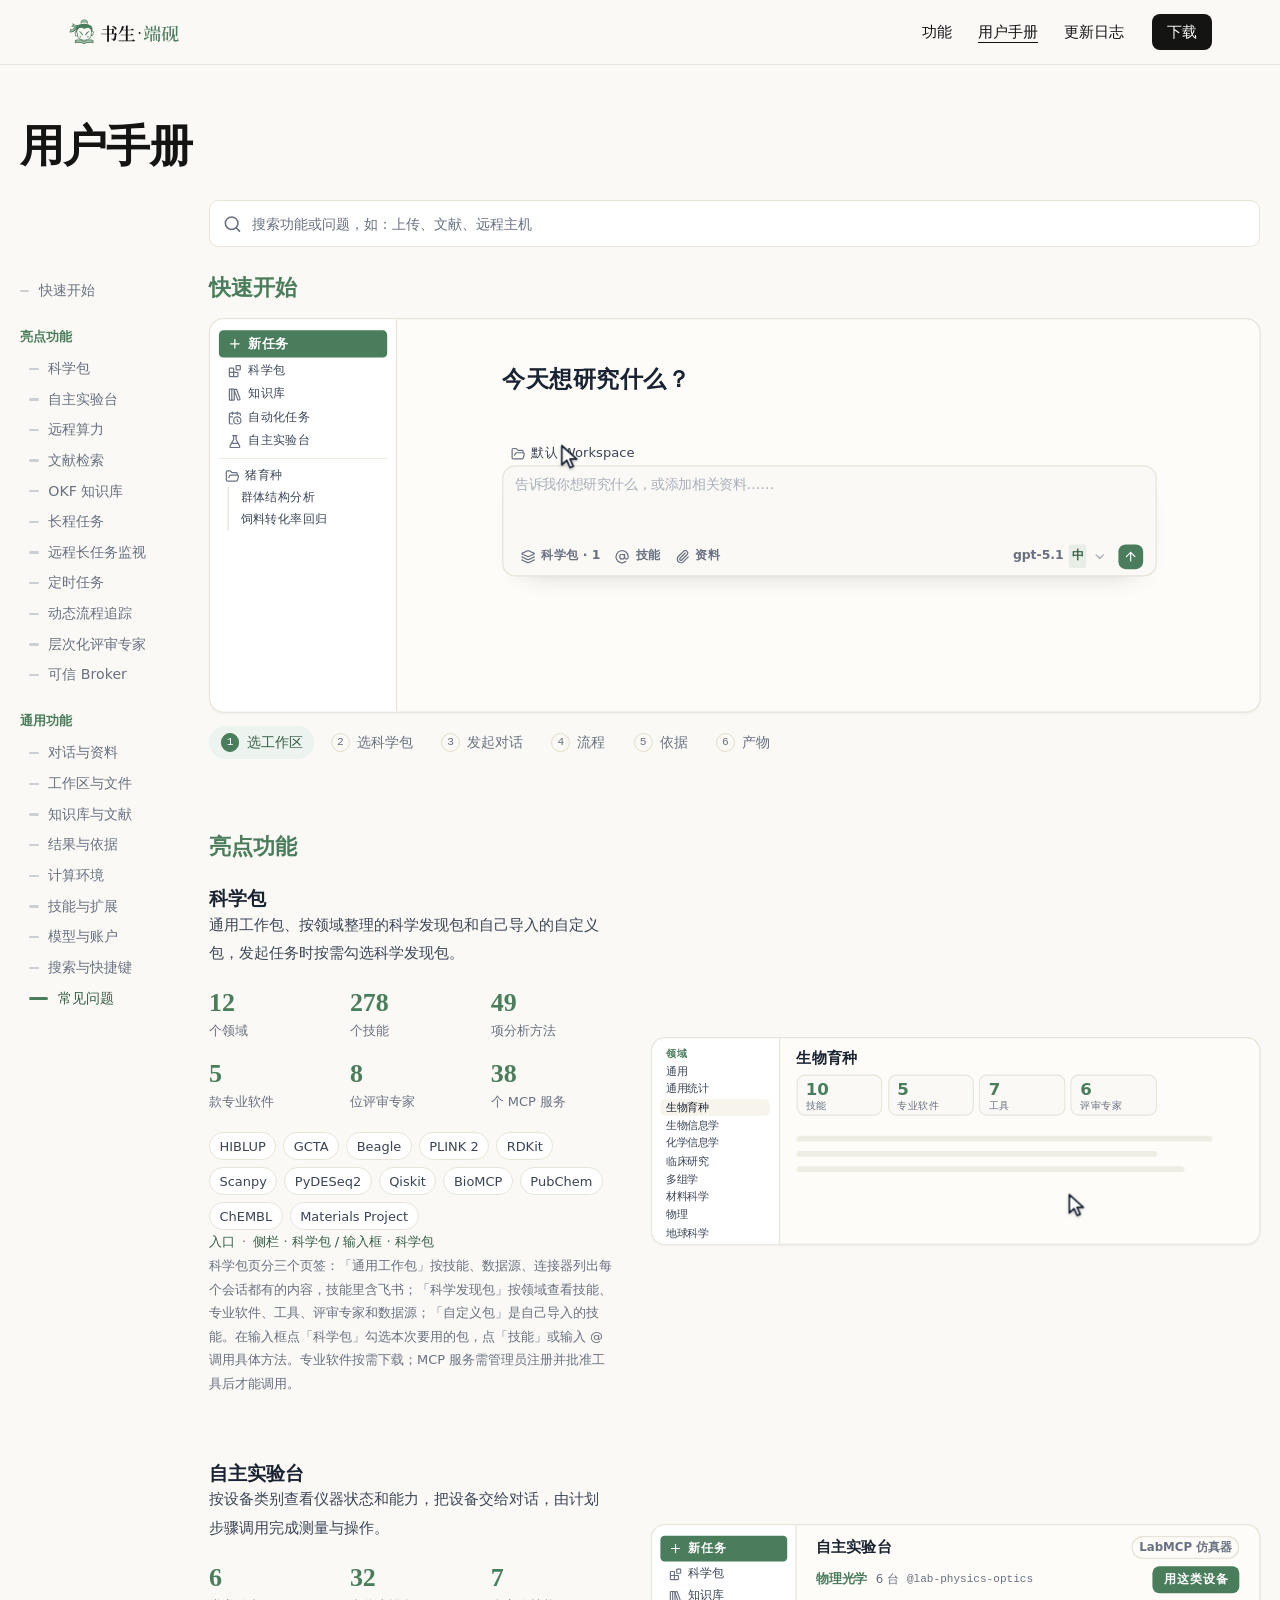
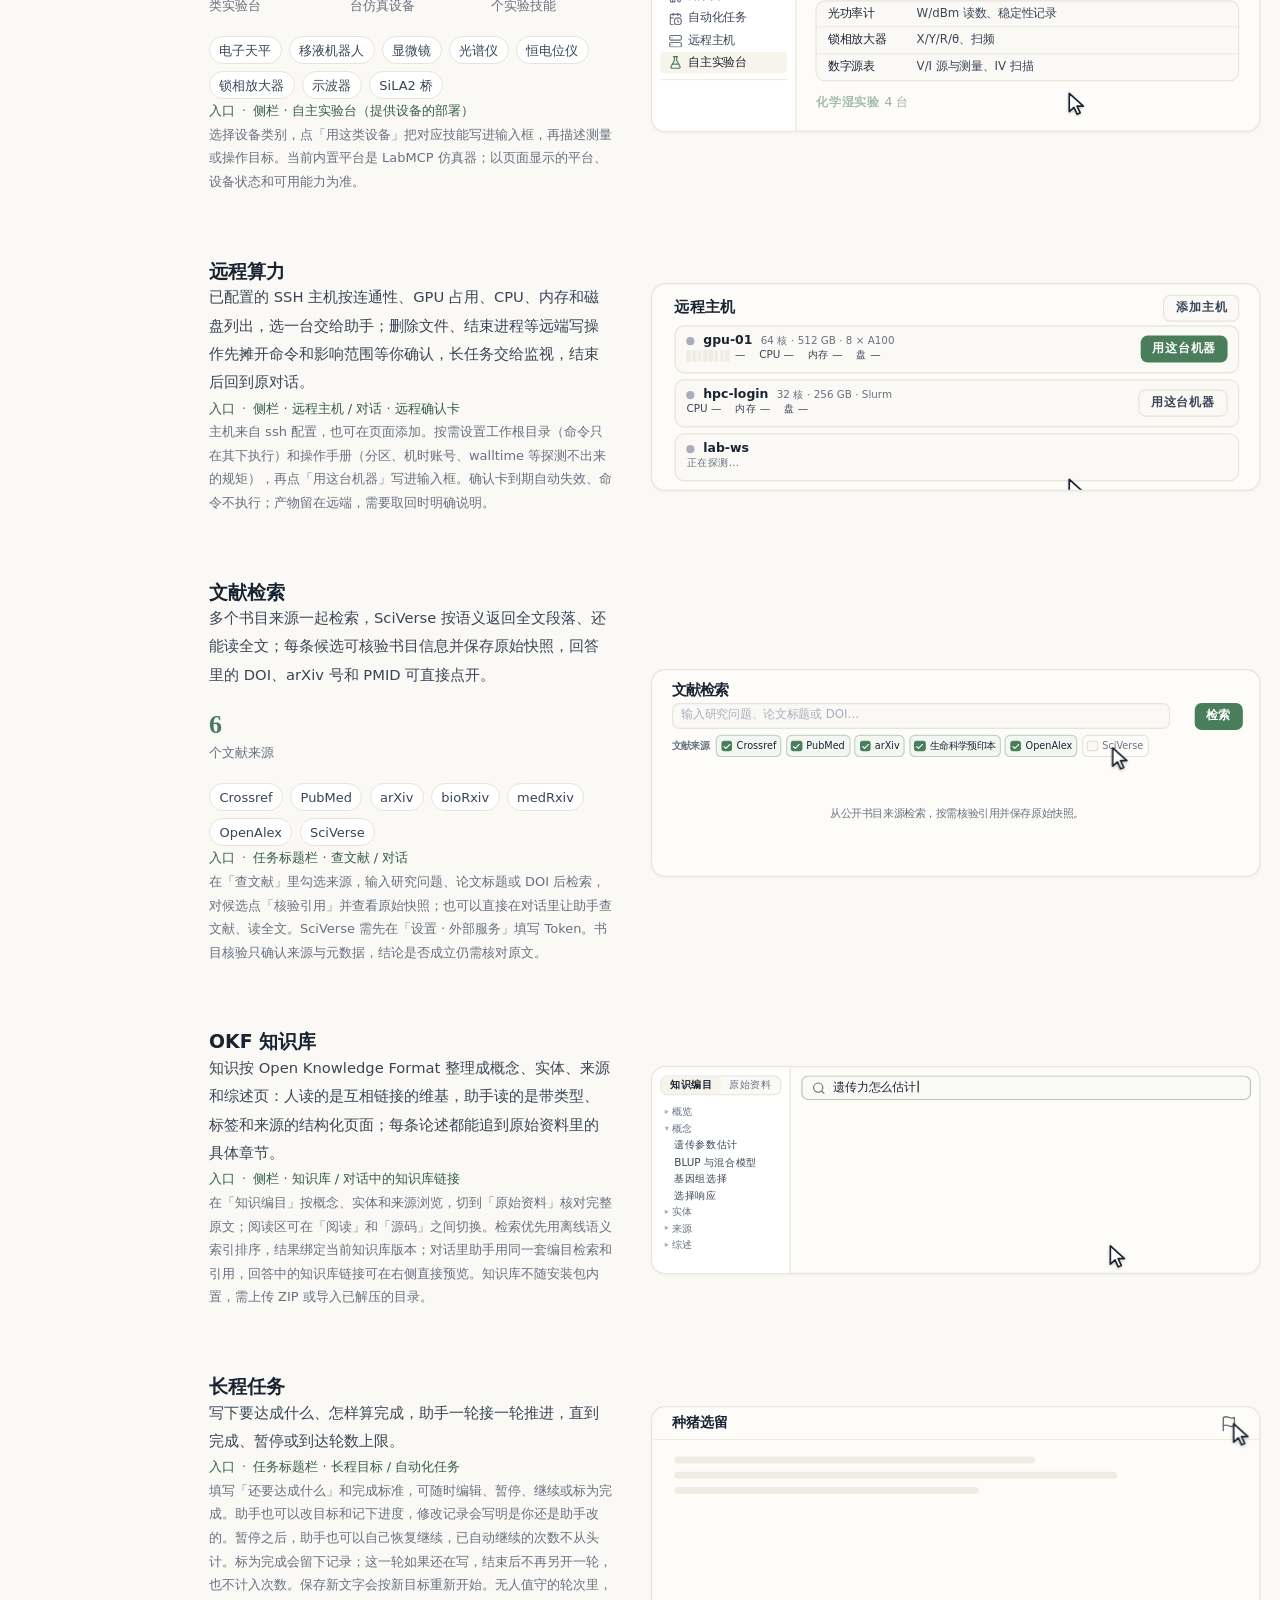
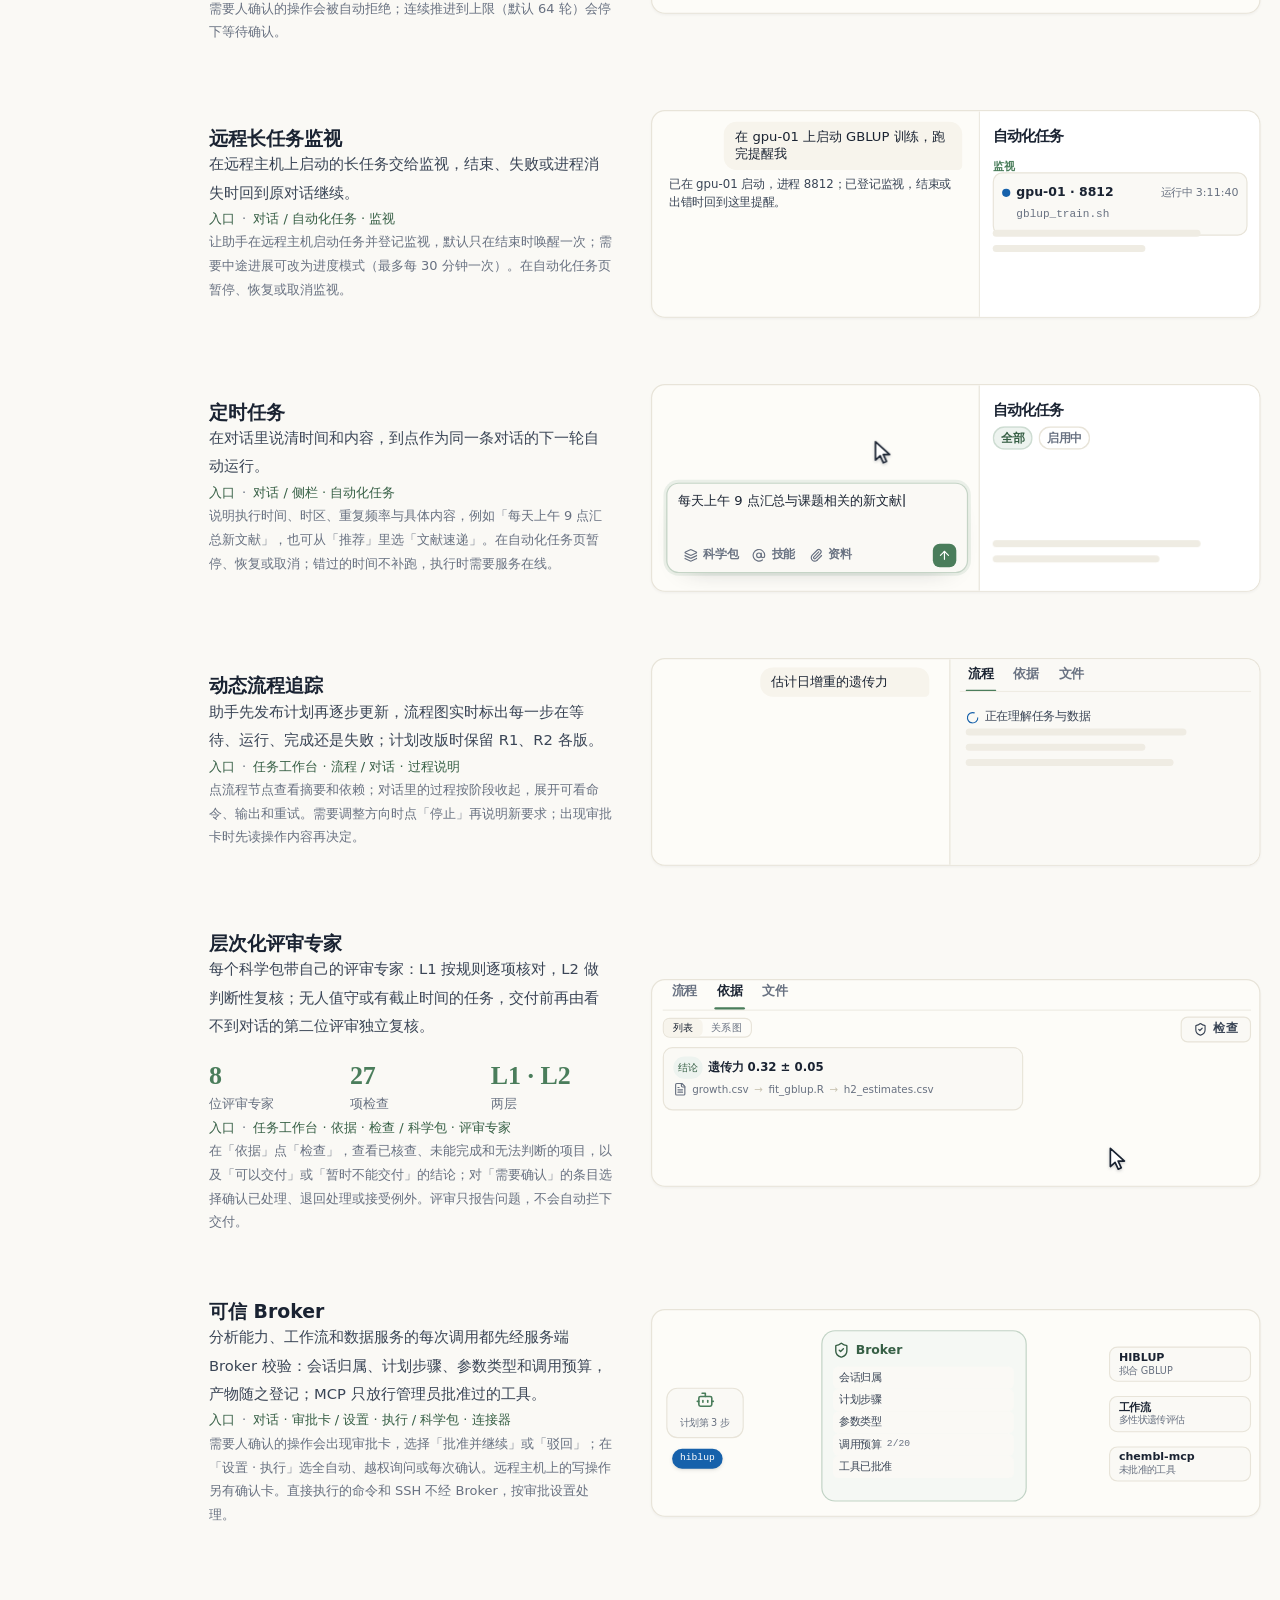
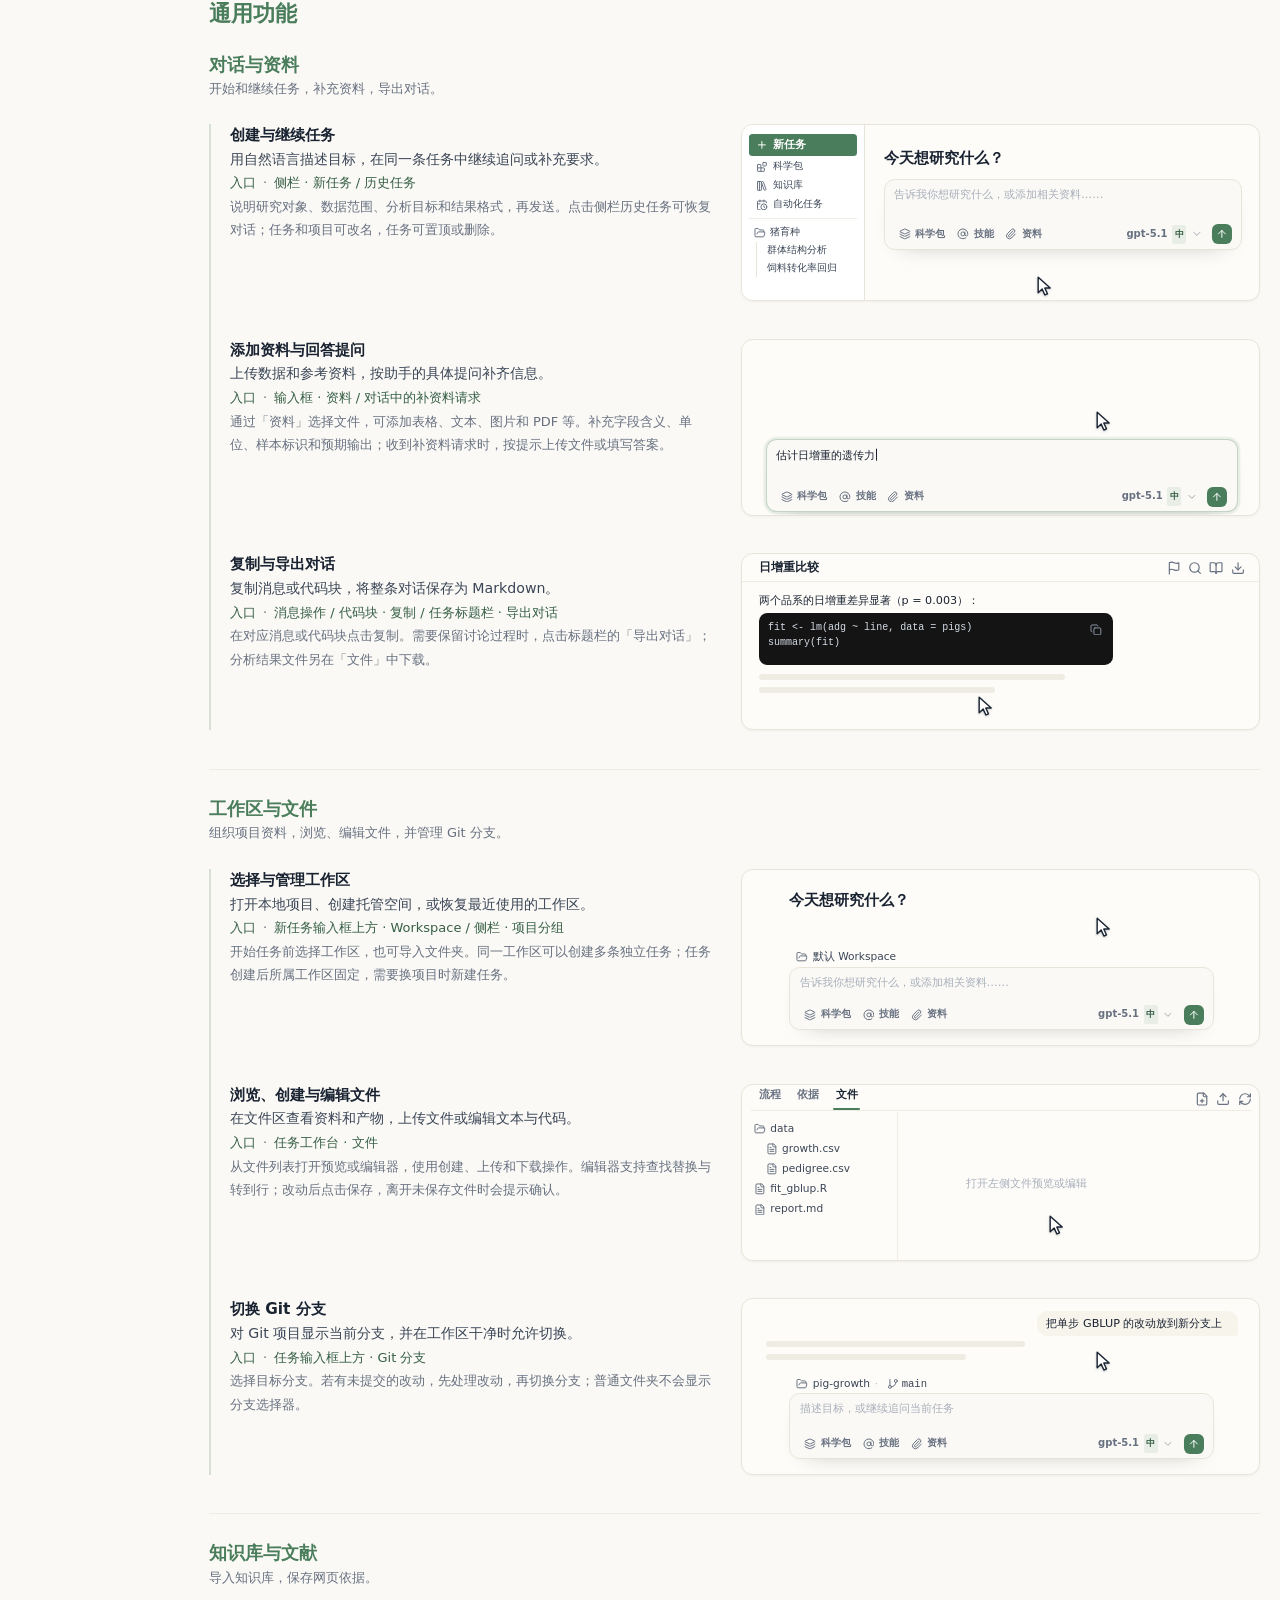
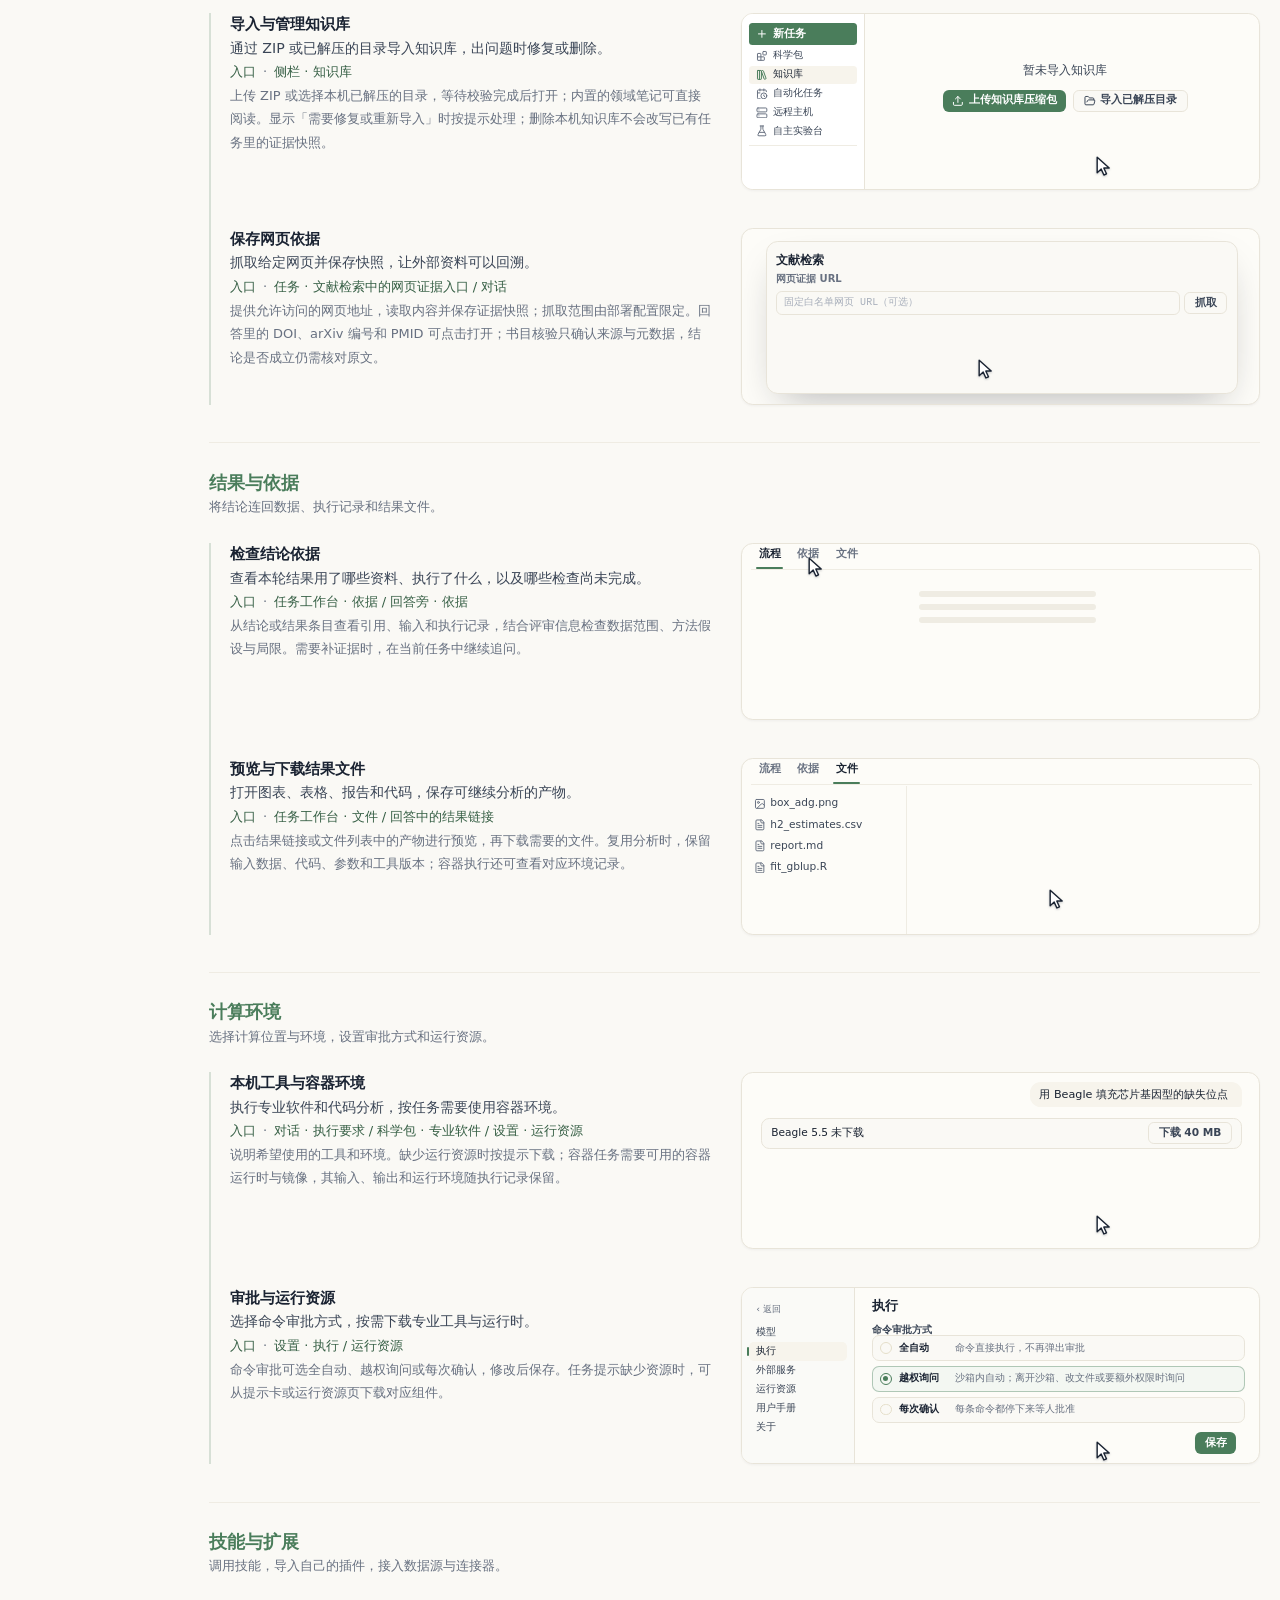
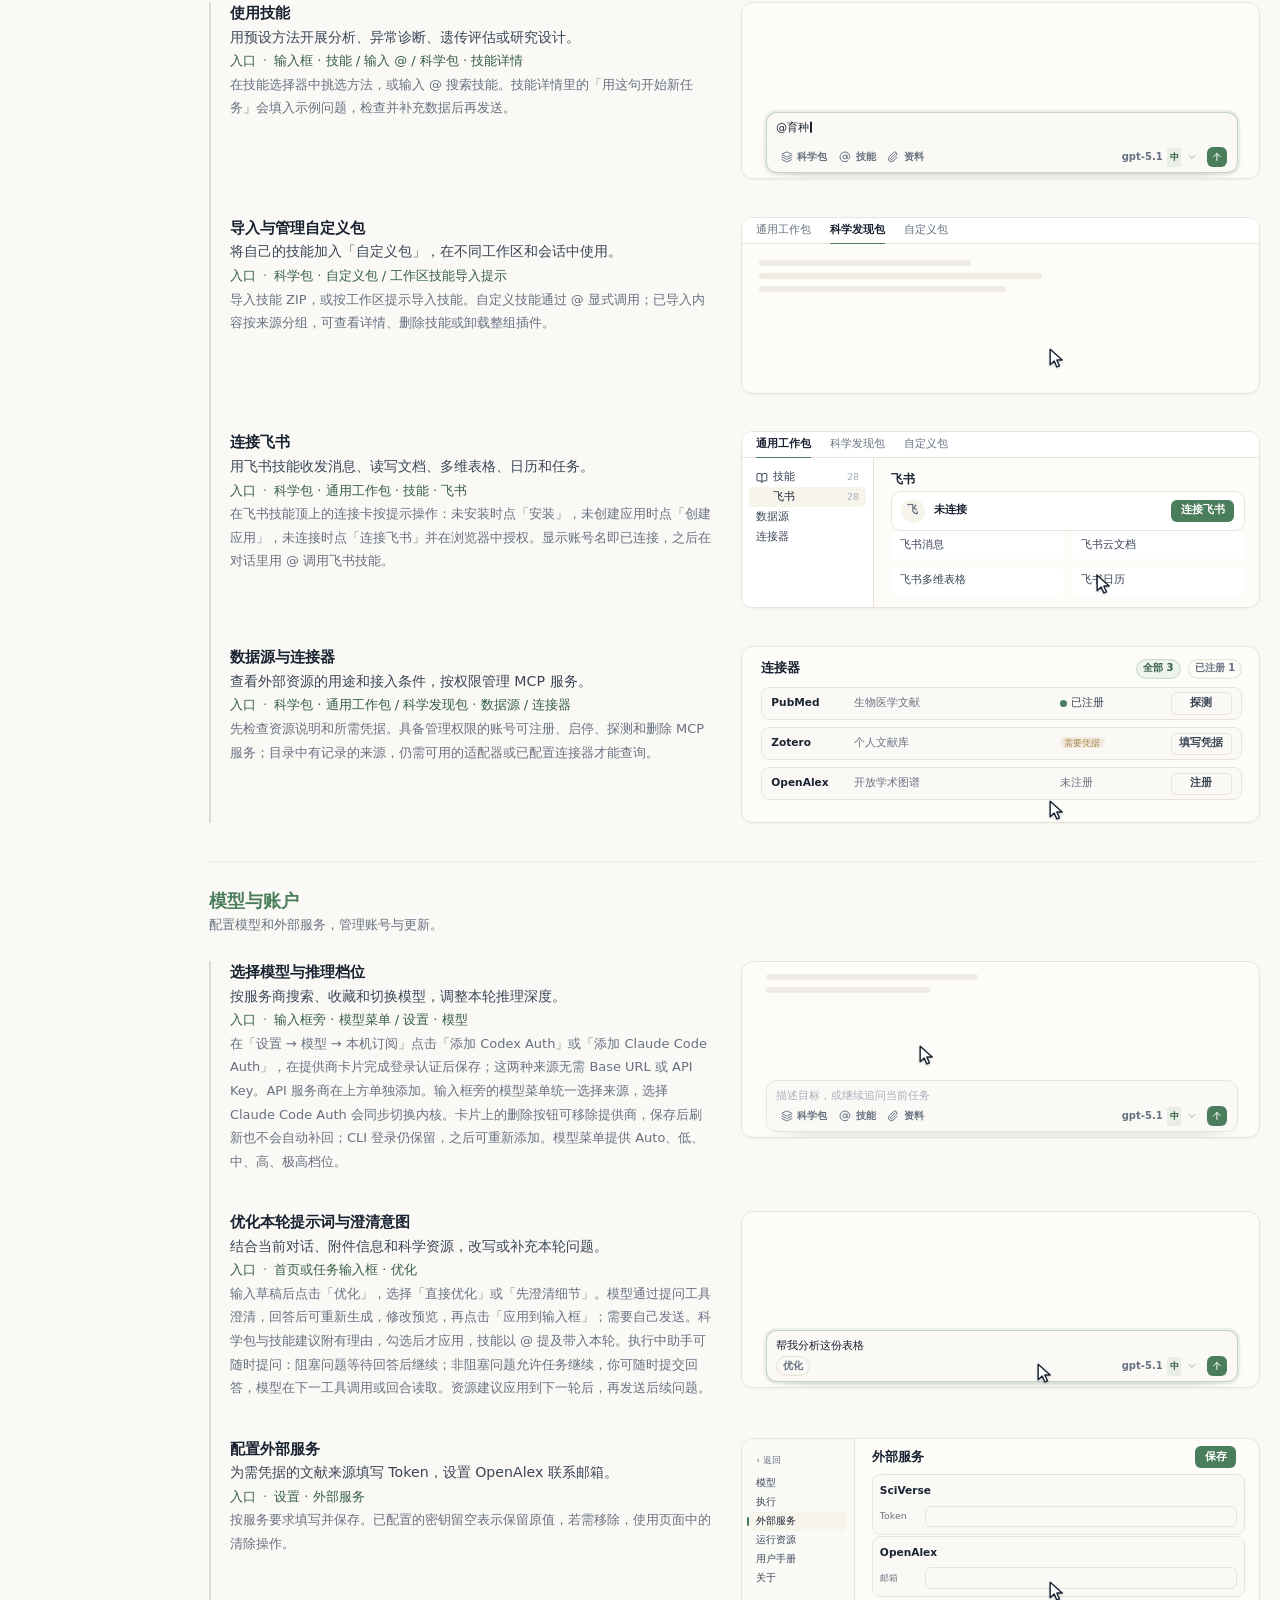
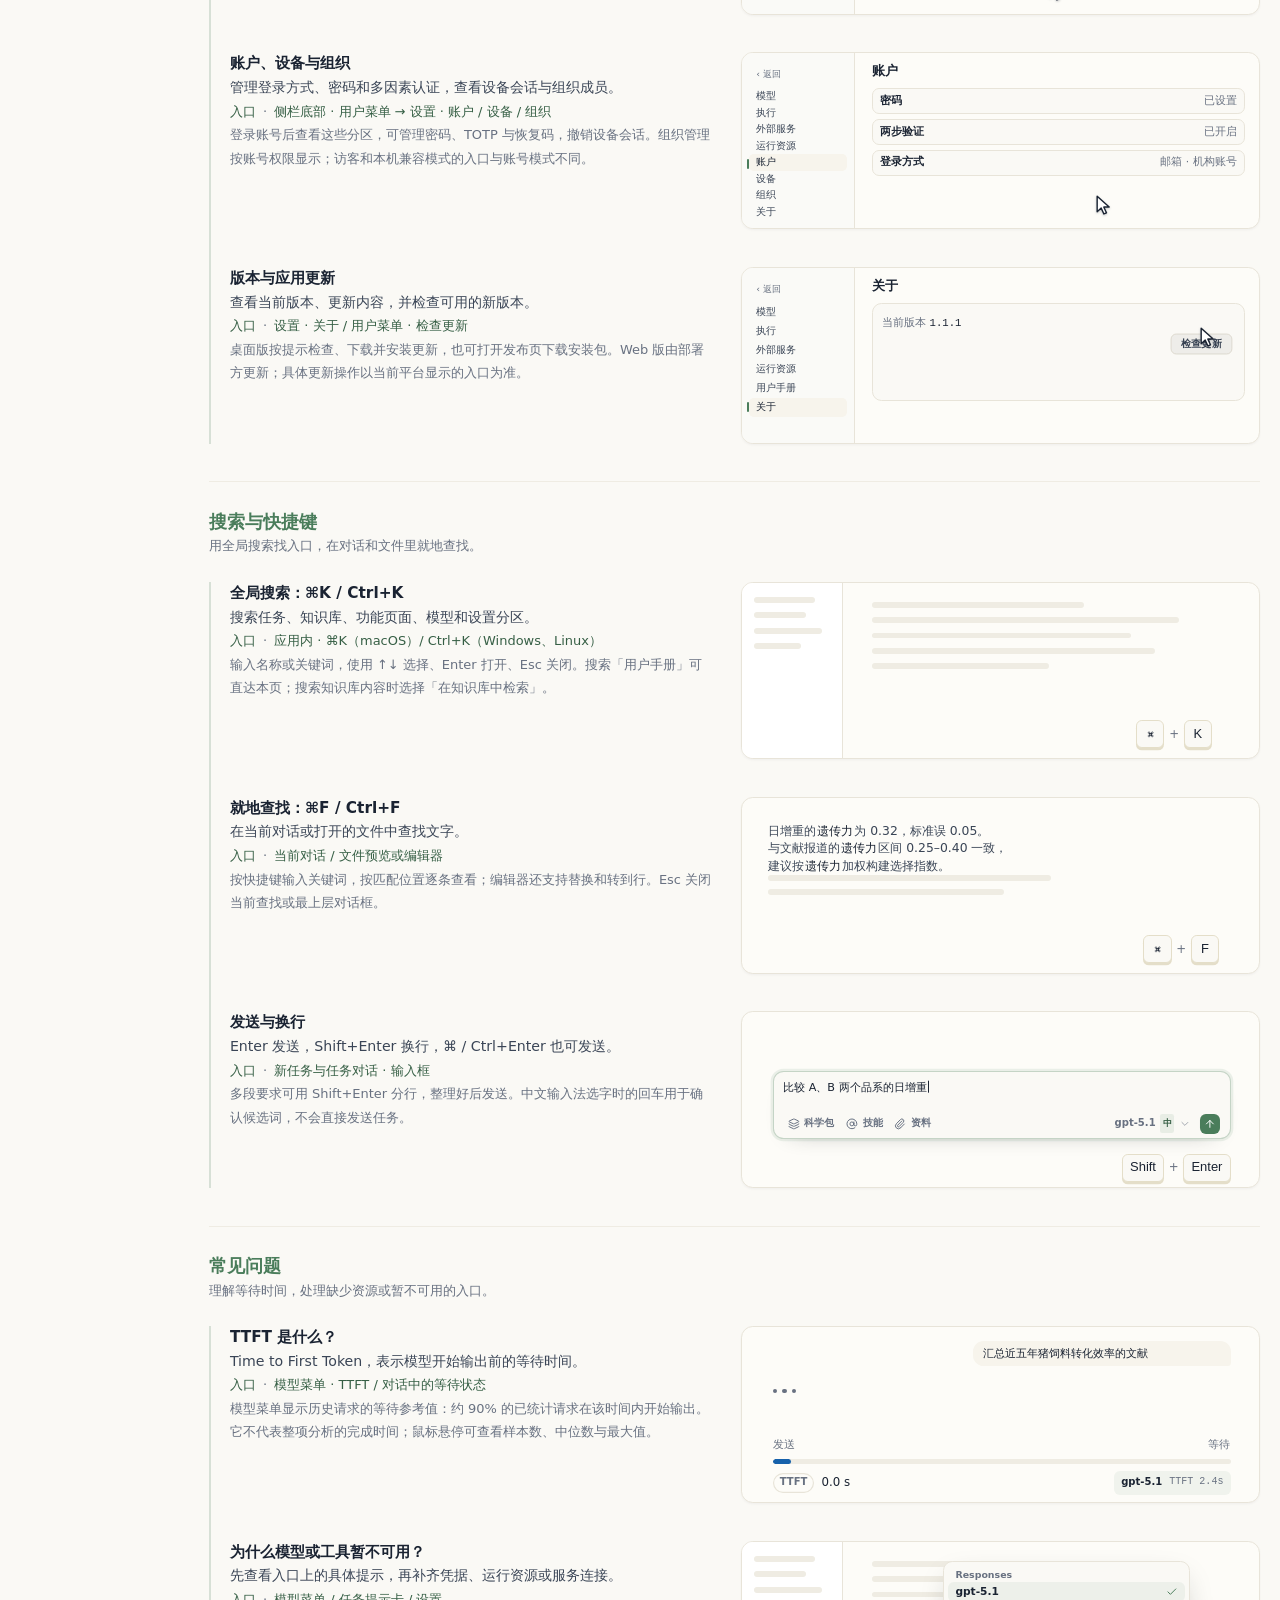
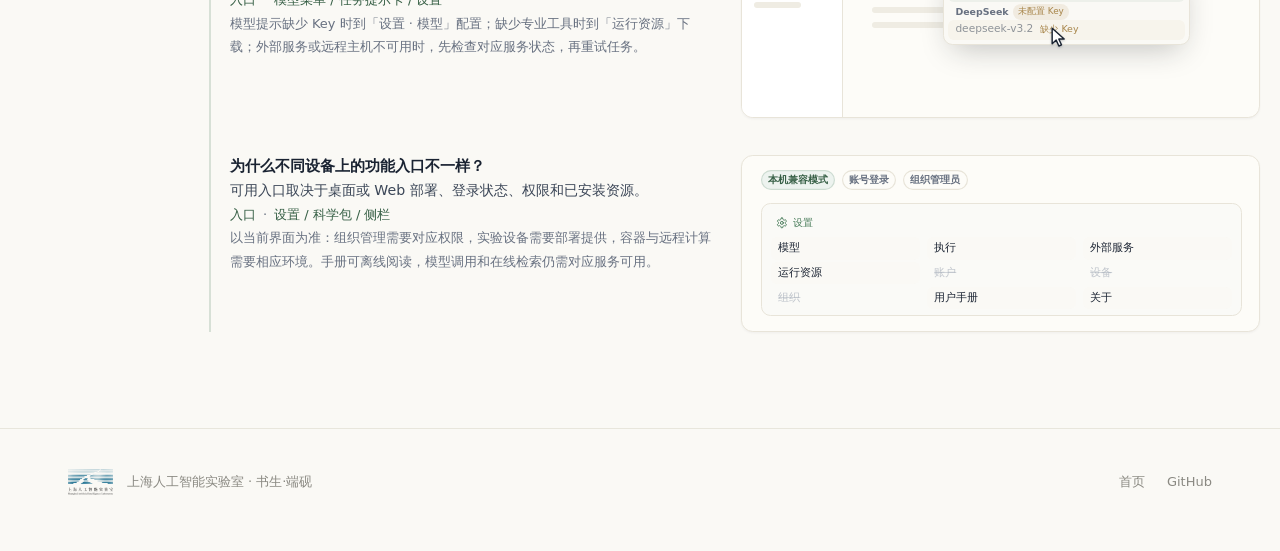
==== manual.html @ cacac508 "Rebuild homepage: three-scene hero, connected workflow loop, software logo wall, user manual page" ====
<!doctype html>
<html lang="zh-CN">
<head>
<meta charset="utf-8">
<meta name="viewport" content="width=device-width, initial-scale=1">
<meta name="theme-color" content="#faf9f5">
<title>用户手册 · 书生·端砚</title>
<meta name="description" content="端砚用户手册：快速开始、科学包、远程主机、文献检索、知识库、长程任务、模型设置等功能的位置、用法和演示。">
<link rel="icon" href="mark.svg" type="image/svg+xml">
<link rel="stylesheet" href="assets/demos.css">
<link rel="stylesheet" href="styles.css">
</head>
<body>
<header class="top"><div class="wrap top-in">
  <a class="brand" href="./"><img class="wordmark" src="wordmark.svg" alt="书生·端砚"></a>
  <nav><a href="./#what">功能</a><a href="manual.html" class="keep" aria-current="page">用户手册</a><a href="https://github.com/A3S-Lab/duanyan-releases/releases">更新日志</a></nav>
  <a class="btn btn-ink btn-sm" href="./#download">下载</a>
</div></header>
<main class="wrap manual">
  <h1>用户手册</h1>
  <div class="manual-root" data-manual></div>
</main>
<footer><div class="wrap foot">
  <img src="lab.png" alt="上海人工智能实验室"><span>上海人工智能实验室 · 书生·端砚</span>
  <div class="r"><a href="./">首页</a><a href="https://github.com/A3S-Lab/duanyan-releases/releases">GitHub</a></div>
</div></footer>
<script src="assets/demos.js"></script>
</body>
</html>
---- styles.css ----
/* 版式：米白底、墨色字、8px 圆角黑按钮、大留白。 */
:root{
  --bg:#faf9f5;--bg2:#f0eee6;--card:#ffffff;--ink:#141413;--ink2:#5e5d59;--ink3:#8a8982;
  --line:#e8e6dc;--line2:#d9d6ca;--green:#4a7d5b;--green2:#3c6a4c;--greenw:#e7f0e9;
  --local:#2f7d5b;--hpc:#c0643f;--lab:#3c74b3;
  --sans:"PingFang SC",-apple-system,BlinkMacSystemFont,"Helvetica Neue","Microsoft YaHei","Noto Sans SC",system-ui,sans-serif;
  --mono:ui-monospace,"SF Mono",Menlo,Consolas,monospace;
}
*{box-sizing:border-box}
html{overflow:auto!important;height:auto!important;scroll-behavior:smooth}
body{margin:0;height:auto!important;background:var(--bg)!important;color:var(--ink);font-family:var(--sans);font-size:15px;line-height:1.5;-webkit-font-smoothing:antialiased;overflow-x:hidden}
a{color:inherit;text-decoration:none}
h1,h2,h3,p{margin:0}
.wrap{max-width:1240px;margin:0 auto;padding:0 48px}
.ico{fill:none;stroke:currentColor;stroke-width:1.6;stroke-linecap:round;stroke-linejoin:round}

/* nav */
.top{position:sticky;top:0;z-index:30;background:color-mix(in srgb,var(--bg) 88%,transparent);backdrop-filter:blur(12px);-webkit-backdrop-filter:blur(12px);border-bottom:1px solid var(--line)}
.top-in{display:flex;align-items:center;height:64px;gap:28px}
.brand{display:flex;align-items:center;gap:9px;font-size:17px;font-weight:600;letter-spacing:.02em}
.brand img{width:28px;height:28px}
.top nav{margin-left:auto;display:flex;gap:26px;font-size:15px}
.top nav a:hover,.top nav a[aria-current]{text-decoration:underline;text-underline-offset:5px}

/* buttons */
.btn{display:inline-flex;align-items:center;justify-content:center;gap:8px;height:46px;padding:0 22px;border-radius:8px;font-size:16px;font-weight:500;border:1px solid transparent;transition:background .15s;white-space:nowrap;cursor:pointer}
.btn-ink{background:var(--ink);color:var(--bg)}
.btn-ink:hover{background:#000}
.btn-sand{background:var(--bg2);color:var(--ink);border-color:var(--line2)}
.btn-sand:hover{background:#e8e5da}
.btn-line{background:transparent;color:var(--ink);border-color:var(--line2)}
.btn-line:hover{background:var(--bg2)}
.btn-sm{height:36px;padding:0 14px;font-size:15px}
.btn svg{width:17px;height:17px}

/* type */
.h1{font-weight:600;font-size:64px;line-height:1.1;letter-spacing:-.025em}
.h2{font-weight:600;font-size:44px;line-height:1.18;letter-spacing:-.02em}
.h3{font-weight:600;font-size:21px;line-height:1.35;letter-spacing:-.01em}
.lead{font-size:19px;line-height:1.65;color:var(--ink2)}
.small{font-size:15px;line-height:1.7;color:var(--ink2)}
.kick{font-size:14px;font-weight:600;letter-spacing:.04em;color:var(--c,var(--green))}

/* sections */
.band{padding:128px 0;border-top:1px solid var(--line)}
.band.white{background:#fff}
.center{text-align:center}
.center .lead{max-width:36em;margin:18px auto 0}

/* hero */
.hero{padding:88px 0 96px;text-align:center}
.hero .lead{max-width:34em;margin:22px auto 0;font-size:20px}
.hero .acts{display:flex;justify-content:center;gap:12px;margin-top:34px;flex-wrap:wrap}
.hero .acts .btn{min-width:200px}
.hero .avail{font-size:14px;color:var(--ink2);margin-top:14px}
.hero .avail a{text-decoration:underline;text-underline-offset:3px}

/* drawn app window */
.app{position:relative;margin:64px auto 0;max-width:1120px;aspect-ratio:16/10;background:#fff;border:1px solid var(--line2);border-radius:14px;overflow:hidden;text-align:left;
  box-shadow:0 2px 4px rgba(20,20,19,.04),0 40px 90px -40px rgba(20,20,19,.4);display:flex;flex-direction:column;font-size:14px}
.app-bar{height:40px;flex:none;display:flex;align-items:center;gap:8px;padding:0 16px;border-bottom:1px solid var(--line);background:#fbfaf7}
.app-bar i{width:12px;height:12px;border-radius:50%;background:#ec6a5e}.app-bar i:nth-child(2){background:#f4bf4f}.app-bar i:nth-child(3){background:#61c554}
.app-bar span{flex:1;text-align:center;font-size:13px;color:var(--ink3);margin-right:52px}
.app-body{flex:1;display:grid;grid-template-columns:22% 1fr 30%;min-height:0}
.a-side{background:#fcfbf8;border-right:1px solid var(--line);padding:14px 12px;display:flex;flex-direction:column;gap:2px;font-size:13.5px}
.a-new{background:var(--green);color:#fff;border-radius:8px;padding:9px 12px;font-weight:600;margin-bottom:8px}
.a-nav{padding:7px 10px;border-radius:7px;color:#3b3f44;display:flex;align-items:center;gap:9px}
.a-nav svg{width:16px;height:16px;color:var(--ink3)}
.a-h{font-size:12px;color:var(--ink3);padding:16px 10px 6px}
.a-task{padding:7px 10px;border-radius:7px;color:#45494e;white-space:nowrap;overflow:hidden;text-overflow:ellipsis}
.a-task.on{background:#efede6;color:var(--ink);font-weight:500}
.a-main{display:flex;flex-direction:column;min-width:0;border-right:1px solid var(--line)}
.a-head{height:48px;flex:none;border-bottom:1px solid var(--line);display:flex;align-items:center;padding:0 20px;font-weight:600;gap:10px}
.a-head em{margin-left:auto;font-style:normal;font-weight:500;font-size:12px;color:var(--ink2);border:1px solid var(--line);border-radius:999px;padding:3px 10px}
.a-thread{flex:1;padding:22px 26px;display:flex;flex-direction:column;gap:14px;overflow:hidden;min-height:0}
.u-msg{align-self:flex-end;max-width:84%;background:#f2f0e9;border-radius:14px 14px 4px 14px;padding:11px 15px;line-height:1.6}
.u-msg .att{display:flex;gap:6px;margin-bottom:7px}
.att span{background:#fff;border:1px solid var(--line);border-radius:6px;padding:1px 8px;font-family:var(--mono);font-size:12px}
.steps{display:flex;flex-direction:column;border:1px solid var(--line);border-radius:12px;overflow:hidden}
.st{display:flex;align-items:center;gap:10px;padding:9px 14px;border-top:1px solid var(--line);font-size:13px;color:var(--ink2);opacity:0;transform:translateY(6px);transition:opacity .4s,transform .4s}
.st:first-child{border-top:0}
.st.show{opacity:1;transform:none}
.st code{font-family:var(--mono);font-size:12.5px;color:var(--ink);background:#f5f4ef;border-radius:5px;padding:1px 6px}
.st .where{font-size:11px;font-weight:600;border-radius:5px;padding:1px 7px;color:var(--c);background:color-mix(in srgb,var(--c) 12%,#fff)}
.st .s{margin-left:auto;font-family:var(--mono);font-size:12px;color:var(--green);display:flex;align-items:center;gap:6px}
.spin{width:13px;height:13px;border-radius:50%;border:2px solid var(--greenw);border-top-color:var(--green);animation:sp .8s linear infinite}
@keyframes sp{to{transform:rotate(360deg)}}
.ans{opacity:0;transition:opacity .6s;line-height:1.7}
.ans.show{opacity:1}
.ans b{font-weight:600}
.ans .plot{margin-top:10px;border:1px solid var(--line);border-radius:12px;padding:12px 14px 8px}
.ans .plot h6{margin:0 0 4px;font-size:12px;font-weight:500;color:var(--ink3)}
.ans .plot svg{width:100%;height:120px;display:block}
.meta{display:flex;gap:16px;font-family:var(--mono);font-size:12px;color:var(--ink3);margin-top:8px}
.meta b{color:var(--green);font-weight:500}
.a-comp{margin:0 20px 16px;border:1px solid var(--line);border-radius:14px;padding:11px 14px;color:var(--ink3);display:flex;align-items:center;gap:8px;font-size:13px;box-shadow:0 4px 14px -8px rgba(0,0,0,.12)}
.a-comp span.c{border:1px solid var(--line);border-radius:999px;padding:2px 9px;font-size:12px;color:var(--ink2)}
.a-comp .go{margin-left:auto;width:28px;height:28px;border-radius:50%;background:var(--ink);display:grid;place-items:center;color:#fff}
.a-right{display:flex;flex-direction:column;min-width:0;background:#fff}
.a-tabs{height:48px;flex:none;display:flex;gap:20px;align-items:flex-end;padding:0 20px;border-bottom:1px solid var(--line);font-size:13.5px;color:var(--ink3)}
.a-tabs span{padding-bottom:12px}
.a-tabs .on{color:var(--ink);font-weight:600;box-shadow:inset 0 -2px var(--ink)}
.flowv{padding:22px 22px;display:flex;flex-direction:column;gap:0;position:relative}
.fn{display:flex;gap:12px;align-items:flex-start;position:relative;padding-bottom:22px}
.fn:not(:last-child)::after{content:"";position:absolute;left:10px;top:24px;bottom:2px;width:2px;background:var(--line)}
.fn .d{width:22px;height:22px;flex:none;border-radius:50%;border:2px solid var(--line2);background:#fff;display:grid;place-items:center;font-size:11px;color:#fff;transition:all .3s;z-index:1}
.fn.run .d{border-color:var(--green);border-top-color:transparent;animation:sp .9s linear infinite}
.fn.done .d{background:var(--green);border-color:var(--green)}
.fn.done .d::before{content:"✓"}
.fn b{display:block;font-size:13.5px;font-weight:600}
.fn small{display:block;font-size:12px;color:var(--ink3);font-family:var(--mono);margin-top:2px}
.fn:not(.run):not(.done) b{color:var(--ink3)}
.evid{margin:0 22px;border-radius:10px;background:var(--greenw);padding:12px 14px;font-size:12.5px;opacity:0;transition:opacity .5s}
.evid.show{opacity:1}
.evid b{display:flex;justify-content:space-between;font-size:13px}
.evid b span{color:var(--green2);font-weight:500}
.evid p{color:var(--ink2);margin-top:4px}

/* tasks: 三栏插画 */
.tasks{display:grid;grid-template-columns:repeat(3,minmax(0,1fr));gap:40px;margin-top:72px}
.task .pic{aspect-ratio:4/3;border:1px solid var(--line);border-radius:16px;background:#fff;position:relative;overflow:hidden}
.task .h3{margin-top:24px}
.task .small{margin-top:8px}
.p-analysis svg{position:absolute;inset:0;width:100%;height:100%}
.p-analysis .dot{animation:pop 6s ease-out infinite;opacity:0;transform-box:fill-box;transform-origin:center}
@keyframes pop{0%{opacity:0;transform:scale(0)}8%,80%{opacity:1;transform:scale(1)}100%{opacity:0}}
.p-analysis .fit{stroke-dasharray:420;stroke-dashoffset:420;animation:dash 6s ease-in-out infinite}
@keyframes dash{0%,30%{stroke-dashoffset:420}60%,85%{stroke-dashoffset:0}100%{stroke-dashoffset:0;opacity:0}}
.p-lit{padding:24px 22px;display:flex;flex-direction:column;justify-content:center;gap:10px}
.cite{border:1px solid var(--line);border-radius:10px;padding:10px 12px;font-size:12.5px;line-height:1.5;color:var(--ink2);display:flex;gap:10px;align-items:flex-start;animation:slide 7.5s ease-out infinite;opacity:0}
.cite:nth-child(2){animation-delay:.6s}.cite:nth-child(3){animation-delay:1.2s}
.cite i{font-style:normal;font-family:var(--mono);font-size:11px;color:#fff;background:var(--green);border-radius:4px;padding:1px 5px;flex:none;margin-top:2px}
.cite b{color:var(--ink);font-weight:600;display:block}
.cite u{text-decoration:none;font-family:var(--mono);font-size:11px;color:var(--green2)}
.cite .ok{margin-left:auto;color:var(--green);font-weight:700;flex:none}
@keyframes slide{0%{opacity:0;transform:translateY(10px)}8%,85%{opacity:1;transform:none}100%{opacity:0}}
.p-goal{display:flex;flex-direction:column;justify-content:center;padding:24px 28px;gap:16px}
.ring{display:flex;align-items:center;gap:18px}
.ring svg{width:92px;height:92px;flex:none}
.ring .arc{stroke-dasharray:251;stroke-dashoffset:251;animation:ring 8s ease-in-out infinite}
@keyframes ring{0%{stroke-dashoffset:251}85%,100%{stroke-dashoffset:28}}
.ring b{display:block;font-size:15px}
.ring span{font-size:12.5px;color:var(--ink3);font-family:var(--mono)}
.rounds{display:flex;gap:5px}
.rounds i{flex:1;height:22px;border-radius:5px;background:#eeece5;animation:8s steps(1) infinite}
.rounds i:nth-child(1){animation-name:f1}.rounds i:nth-child(2){animation-name:f2}.rounds i:nth-child(3){animation-name:f3}.rounds i:nth-child(4){animation-name:f4}.rounds i:nth-child(5){animation-name:f5}.rounds i:nth-child(6){animation-name:f6}.rounds i:nth-child(7){animation-name:f7}
@keyframes f1{0%,8%{background:#eeece5}9%,100%{background:var(--green)}}
@keyframes f2{0%,20%{background:#eeece5}21%,100%{background:var(--green)}}
@keyframes f3{0%,32%{background:#eeece5}33%,100%{background:var(--green)}}
@keyframes f4{0%,44%{background:#eeece5}45%,100%{background:var(--green)}}
@keyframes f5{0%,56%{background:#eeece5}57%,100%{background:var(--green)}}
@keyframes f6{0%,68%{background:#eeece5}69%,100%{background:var(--green)}}
@keyframes f7{0%,80%{background:#eeece5}81%,100%{background:#7fb08d}}
.log{font-family:var(--mono);font-size:12px;color:var(--ink2);line-height:1.8}
.log em{font-style:normal;color:var(--green)}

/* 贯通：三幅插画 */
.rail{position:relative;height:60px;margin:72px 16.66% 0}
.rail::before{content:"";position:absolute;left:0;right:0;top:12px;height:2px;background:linear-gradient(90deg,var(--local),var(--hpc) 50%,var(--lab))}
.rail span{position:absolute;top:28px;transform:translateX(-50%);font-size:13px;color:var(--ink2);white-space:nowrap}
.rail span::before{content:"";position:absolute;left:50%;top:-21px;width:10px;height:10px;margin-left:-5px;border-radius:50%;background:#fff;border:2px solid var(--ink)}
.spark{position:absolute;top:6px;width:14px;height:14px;margin-left:-7px;border-radius:50%;background:#fff;box-shadow:0 0 0 4px rgba(255,255,255,.7),0 0 18px 6px rgba(74,125,91,.5);animation:run 7.5s cubic-bezier(.6,0,.4,1) infinite}
@keyframes run{0%,20%{left:0}33%,53%{left:50%}66%,86%{left:100%}100%{left:100%}}
.ills{display:grid;grid-template-columns:repeat(3,minmax(0,1fr));gap:40px;margin-top:8px}
.ill svg{width:100%;height:auto;display:block}
.ill .h3{margin-top:18px;display:flex;align-items:center;gap:10px}
.ill .h3::before{content:"";width:10px;height:10px;border-radius:3px;background:var(--c)}
.ill .small{margin-top:6px}
.lt-code rect{opacity:0;animation:6s steps(1) infinite}
.lt-code rect:nth-child(1){animation-name:t1}.lt-code rect:nth-child(2){animation-name:t2}.lt-code rect:nth-child(3){animation-name:t3}.lt-code rect:nth-child(4){animation-name:t4}.lt-code rect:nth-child(5){animation-name:t5}
@keyframes t1{0%,4%{opacity:0}5%,100%{opacity:1}}
@keyframes t2{0%,12%{opacity:0}13%,100%{opacity:1}}
@keyframes t3{0%,20%{opacity:0}21%,100%{opacity:1}}
@keyframes t4{0%,28%{opacity:0}29%,100%{opacity:1}}
@keyframes t5{0%,36%{opacity:0}37%,100%{opacity:1}}
.lt-bar{transform-box:fill-box;transform-origin:bottom;animation:grow 6s ease-out infinite}
@keyframes grow{0%,40%{transform:scaleY(0)}55%,92%{transform:scaleY(1)}100%{transform:scaleY(1);opacity:0}}
.led{animation:led 1.2s steps(1) infinite}
@keyframes led{50%{opacity:.2}}
.job{animation:job 4.5s ease-in-out infinite}
@keyframes job{0%{transform:translateX(-70px);opacity:0}20%{opacity:1}55%{transform:translateX(0);opacity:1}70%,100%{transform:translateX(0);opacity:0}}
.load{transform-box:fill-box;transform-origin:left;animation:load 2.6s ease-in-out infinite alternate}
@keyframes load{from{transform:scaleX(.35)}to{transform:scaleX(1)}}
.head{animation:gantry 6s ease-in-out infinite}
@keyframes gantry{0%,10%{transform:translateX(0)}25%,35%{transform:translateX(44px)}50%,60%{transform:translateX(88px)}75%,85%{transform:translateX(132px)}100%{transform:translateX(0)}}
.drop{opacity:0;animation:drop 1.5s ease-in infinite}
@keyframes drop{0%{transform:translateY(0);opacity:0}30%{opacity:1}70%{transform:translateY(20px);opacity:1}71%,100%{opacity:0}}
.well{fill:#fff;animation:6s steps(1) infinite}
.w1{animation-name:w1}.w2{animation-name:w2}.w3{animation-name:w3}.w4{animation-name:w4}
@keyframes w1{0%,12%{fill:#fff}13%,100%{fill:#9cc0e6}}
@keyframes w2{0%,37%{fill:#fff}38%,100%{fill:#6fa0d6}}
@keyframes w3{0%,62%{fill:#fff}63%,100%{fill:#4a86c8}}
@keyframes w4{0%,87%{fill:#fff}88%,100%{fill:#2f6cb0}}
.trace{stroke-dasharray:300;stroke-dashoffset:300;animation:dash2 6s linear infinite}
@keyframes dash2{0%{stroke-dashoffset:300}90%{stroke-dashoffset:0}100%{stroke-dashoffset:0;opacity:0}}

/* 详情两节 */
.feat{display:grid;grid-template-columns:minmax(0,5fr) minmax(0,6fr);gap:80px;align-items:center}
.feat.rev .vis{order:-1}
.feat .lead{margin-top:20px}
.feat .h2{margin-top:12px}
.facts{display:grid;grid-template-columns:repeat(2,minmax(0,1fr));gap:22px 32px;margin-top:36px}
.facts div{border-top:1px solid var(--line2);padding-top:14px}
.facts b{display:block;font-size:16px;font-weight:600}
.facts span{display:block;font-size:14px;color:var(--ink2);line-height:1.6;margin-top:4px}
.big{display:flex;gap:44px;margin-top:32px}
.big b{display:block;font-size:56px;font-weight:600;letter-spacing:-.03em;line-height:1;color:var(--c)}
.big span{font-size:14px;color:var(--ink2)}
.proto{display:flex;flex-wrap:wrap;gap:8px;margin-top:28px}
.proto span{font-family:var(--mono);font-size:13px;font-weight:600;padding:6px 12px;border-radius:8px;border:1px solid var(--line2)}
.ui{background:#fff;border:1px solid var(--line2);border-radius:14px;box-shadow:0 30px 70px -36px rgba(20,20,19,.35);overflow:hidden;font-size:13.5px}
.ui-h{display:flex;align-items:center;justify-content:space-between;padding:16px 20px;border-bottom:1px solid var(--line);font-weight:600;font-size:15px}
.ui-h small{font-weight:500;font-size:12px;color:var(--ink3)}
.host{display:grid;grid-template-columns:1fr 150px 96px;align-items:center;gap:16px;padding:16px 20px;border-bottom:1px solid var(--line)}
.host b{display:flex;align-items:center;gap:8px;font-family:var(--mono);font-size:14px}
.host b::before{content:"";width:8px;height:8px;border-radius:50%;background:var(--c,#c9c6ba)}
.host small{display:block;color:var(--ink3);font-size:12px;margin-top:3px;font-family:var(--mono)}
.meter{height:8px;border-radius:9px;background:#efede6;overflow:hidden}
.meter i{display:block;height:100%;border-radius:9px;background:var(--hpc);transform-origin:left;animation:load 3s ease-in-out infinite alternate}
.host .btn{height:32px;font-size:13px;padding:0 12px}
.confirm{margin:18px 20px 20px;border:1px solid #ecd2c4;background:#fdf6f1;border-radius:12px;padding:14px 16px}
.confirm b{font-size:14px}
.confirm code{display:block;font-family:var(--mono);font-size:12.5px;background:#fff;border:1px solid #f0e0d6;border-radius:7px;padding:8px 10px;margin:10px 0}
.confirm .row{display:flex;gap:8px;align-items:center;font-size:12.5px;color:var(--ink2)}
.confirm .row .btn{height:32px;font-size:13px;padding:0 14px}
.confirm .row .btn:first-of-type{margin-left:auto}
.devs{display:grid;grid-template-columns:repeat(3,minmax(0,1fr))}
.dev{padding:18px 20px;border-right:1px solid var(--line);border-bottom:1px solid var(--line)}
.dev:nth-child(3n){border-right:0}
.dev b{display:flex;align-items:center;gap:7px;font-size:14px}
.dev b::before{content:"";width:7px;height:7px;border-radius:50%;background:var(--lab)}
.dev small{display:block;font-size:12px;color:var(--ink3);margin-top:3px}
.dev svg{width:100%;height:38px;margin-top:10px}
.dev .trace{stroke:var(--lab);fill:none;stroke-width:1.6;vector-effect:non-scaling-stroke}
.dev code{display:block;font-family:var(--mono);font-size:18px;font-weight:600;margin-top:10px;color:var(--ink)}

/* 软件 logo */
.pair{display:grid;grid-template-columns:minmax(0,6fr) minmax(0,5fr);gap:80px;align-items:center}
.logo-grid{display:grid;grid-template-columns:repeat(4,minmax(0,1fr));gap:12px}
.lg-t{background:#fff;border:1px solid var(--line);border-radius:12px;height:112px;display:flex;flex-direction:column;align-items:center;justify-content:center;gap:10px;padding:12px}
.lg-t img{height:44px;width:auto;max-width:100%;object-fit:contain}
.lg-t.wm img{height:34px}
.lg-t span{font-size:13px;font-weight:500;color:var(--ink2);text-align:center;line-height:1.2}
.lg-t i{width:44px;height:44px;border-radius:11px;display:grid;place-items:center;font-style:normal;font-family:var(--mono);font-weight:700;font-size:15px;color:#fff;background:var(--c)}
.stats{display:grid;grid-template-columns:repeat(2,minmax(0,1fr));gap:22px 24px;margin-top:28px}
.stats b{display:block;font-weight:600;font-size:40px;line-height:1.1;letter-spacing:-.02em}
.stats span{font-size:13px;color:var(--ink2)}
.fields{display:flex;flex-wrap:wrap;gap:8px;margin-top:22px}
.fields span{font-size:13px;color:var(--ink2);border:1px solid var(--line2);border-radius:999px;padding:4px 12px}

/* 证据 */
.trace-ui{padding:22px}
.claim{border-radius:10px;background:#f6f5f0;padding:14px 16px;font-size:14px;line-height:1.6}
.claim mark{background:#fbe7a6;border-radius:3px;padding:0 2px}
.claim sup{font-family:var(--mono);color:var(--green2);font-weight:600}
.arrow{height:28px;margin-left:30px;border-left:2px dashed var(--line2)}
.src{border:1px solid var(--line);border-radius:10px;padding:14px 16px;font-size:13px;color:var(--ink2);line-height:1.6}
.src b{color:var(--ink);font-size:13.5px;display:block;margin-bottom:6px}
.src mark{background:#e3eedf;border-radius:3px;padding:0 2px;color:var(--ink)}
.checks{margin-top:14px;display:flex;flex-direction:column;gap:6px}
.checks div{display:flex;gap:10px;align-items:center;font-size:13px}
.checks i{width:18px;height:18px;border-radius:50%;display:grid;place-items:center;font-style:normal;font-size:11px;color:#fff;background:var(--green)}
.checks i.w{background:#c98a2b}

/* news */
.news{display:grid;grid-template-columns:minmax(0,4fr) minmax(0,6fr);gap:80px;max-width:1000px;margin:0 auto}
.news article{padding:24px 0;border-top:1px solid var(--line2)}
.news article:last-of-type{border-bottom:1px solid var(--line2)}
.news article p{font-size:16px;line-height:1.7}
.news article p b{font-weight:600}
.news .meta2{display:flex;justify-content:space-between;font-size:12.5px;color:var(--ink3);margin-top:8px}
.news .btn{margin-top:28px}

/* download */
.dls{display:grid;grid-template-columns:repeat(3,minmax(0,1fr));gap:20px;max-width:1000px;margin:56px auto 0}
.os{background:#fff;border:1px solid var(--line);border-radius:14px;padding:28px;display:flex;flex-direction:column}
.os.rec{border-color:var(--ink)}
.os .t{display:flex;align-items:center;gap:10px}
.os .t svg{width:22px;height:22px}
.os h3{font-size:22px;font-weight:600}
.os .rl{margin-left:auto;font-size:12px;color:var(--ink2);border:1px solid var(--line2);border-radius:6px;padding:1px 8px}
.os .ar{font-size:14px;color:var(--ink2);margin-top:6px}
.os .go{margin-top:24px;display:flex;flex-direction:column;gap:8px}
.os .go .btn{width:100%}
.dlnote{text-align:center;font-size:14px;color:var(--ink2);margin-top:24px}
.dlnote a{text-decoration:underline;text-underline-offset:3px}

/* faq */
.faq{max-width:640px;margin:48px auto 0}
.faq details{border-top:1px solid var(--line2)}
.faq details:last-child{border-bottom:1px solid var(--line2)}
.faq summary{list-style:none;cursor:pointer;display:flex;justify-content:space-between;gap:16px;padding:22px 0;font-size:17px;font-weight:500}
.faq summary::-webkit-details-marker{display:none}
.faq summary::after{content:"+";font-size:20px;line-height:1;color:var(--ink2);transition:transform .2s}
.faq details[open] summary::after{transform:rotate(45deg)}
.faq details p{font-size:15px;color:var(--ink2);padding:0 0 22px;line-height:1.7}
.faq details p a{text-decoration:underline;text-underline-offset:3px}

footer{border-top:1px solid var(--line);padding:40px 0 56px;font-size:13px;color:var(--ink3)}
.foot{display:flex;align-items:center;gap:14px;flex-wrap:wrap}
.foot img{height:26px}
.foot .r{margin-left:auto;display:flex;gap:22px}
.foot a:hover{color:var(--ink)}

/* manual page */
.manual{padding:56px 0 96px}
.manual h1{font-weight:600;font-size:44px;line-height:1.15;letter-spacing:-.02em;margin-bottom:28px}
.manual-root{--color-surface:var(--bg);--color-paper:#fff;zoom:1.18}
.manual-root .sticky{top:58px!important}
.manual-root p.mt-10{display:none}

@media (prefers-reduced-motion:reduce){
  .home *,.home *::before,.home *::after{animation:none!important;transition:none!important}
  .st,.ans,.evid,.cite,.dot,.lt-code rect{opacity:1!important;transform:none!important}
  .p-analysis .fit,.trace{stroke-dashoffset:0}
}

@media (max-width:1100px){
  .wrap{padding:0 32px}
  .feat,.pair,.news{grid-template-columns:minmax(0,1fr);gap:48px}
  .feat.rev .vis{order:0}
  .app-body{grid-template-columns:1fr 34%}
  .a-side{display:none}
}
@media (max-width:860px){
  .tasks,.ills,.dls{grid-template-columns:minmax(0,1fr);gap:48px}
  .rail{display:none}
  .app{aspect-ratio:auto;height:620px}
  .app-body{grid-template-columns:minmax(0,1fr)}
  .a-right{display:none}
}
@media (max-width:720px){
  .wrap{padding:0 16px}
  .top nav a:not(.keep){display:none}
  .hero{padding:52px 0 64px}
  .h1{font-size:44px}
  .h2{font-size:32px}
  .hero .lead{font-size:17px}
  .band{padding:88px 0}
  .hero .acts .btn{width:100%}
  .logo-grid{grid-template-columns:repeat(3,minmax(0,1fr))}
  .devs{grid-template-columns:repeat(2,minmax(0,1fr))}
  .dev:nth-child(3n){border-right:1px solid var(--line)}.dev:nth-child(2n){border-right:0}
  .host{grid-template-columns:1fr 90px}.host .btn{display:none}
  .big{gap:28px}.big b{font-size:42px}
  .a-thread{padding:16px}
  .manual h1{font-size:34px}
  .manual-root{zoom:1}
}

/* fixes */
.app-body{overflow:hidden}
.a-main,.a-right{min-height:0;overflow:hidden}
.a-thread{gap:12px}
.ans .plot svg{height:92px}
.host{--c:#c9c6ba}
.dev code.sm{font-size:15px}
.pair .h2{font-size:36px}
.steps,.u-msg{flex:none}

/* loop rail */
.loop{max-width:1000px;margin:56px auto 0}
.loop svg{width:100%;height:auto;display:block}
.spark2{filter:drop-shadow(0 0 6px rgba(74,125,91,.9));stroke:#4a7d5b;stroke-width:3}
.loop-labels{display:grid;grid-template-columns:repeat(3,1fr);text-align:center;font-size:13px;color:var(--ink2);margin-top:4px}
/* news */
.news{display:block}
.news-top{display:flex;align-items:center;justify-content:space-between;gap:24px;margin-bottom:32px}
.news-top .btn{margin-top:0}
.news-list{display:grid;grid-template-columns:repeat(3,minmax(0,1fr));gap:32px}
.news-list article{border-top:2px solid var(--ink)!important;border-bottom:0!important;padding-top:20px}
@media (max-width:860px){.loop{display:none}.news-list{grid-template-columns:minmax(0,1fr)}.news-top{flex-direction:column;align-items:flex-start}}

/* hero 左右结构 */
.hero{display:grid;grid-template-columns:minmax(0,5fr) minmax(0,7fr);gap:56px;align-items:center;text-align:left;padding:72px 48px 96px}
.hero .lead{margin:22px 0 0;font-size:19px}
.hero .acts{justify-content:flex-start;flex-direction:column;align-items:stretch;max-width:400px}
.hero .acts .btn{width:100%}
.hero .app{margin:0;aspect-ratio:1/1;max-height:720px;font-size:13px}
.hero .app-body{grid-template-columns:minmax(0,1fr) 36%}
.hero .a-side{display:none}
.hero .a-thread{padding:18px 18px}
.hero .st{padding:8px 12px;font-size:12.5px}
.hero .st code{font-size:12px}
.hero .flowv{padding:18px 16px}
.hero .evid{margin:0 16px}
.hero .ans .plot svg{height:80px}
@media (max-width:1100px){.hero{grid-template-columns:minmax(0,1fr)}.hero .acts{max-width:none;flex-direction:row;flex-wrap:wrap}.hero .acts .btn{width:auto;min-width:200px}}
@media (max-width:720px){.hero .acts{flex-direction:column}.hero .acts .btn{width:100%}.hero .app{aspect-ratio:auto;height:620px}}
/* hero 加宽：不和下面各节对齐 */
.hero.wrap{max-width:1560px;padding-left:56px;padding-right:56px}
.hero{grid-template-columns:minmax(0,4fr) minmax(0,8fr);gap:64px}
.hero .app{aspect-ratio:4/3;max-height:none}
.hero .app-body{grid-template-columns:minmax(0,1fr) 32%}
@media (max-width:1100px){.hero.wrap{padding-left:32px;padding-right:32px}.hero{grid-template-columns:minmax(0,1fr)}}
@media (max-width:720px){.hero.wrap{padding-left:16px;padding-right:16px}}

/* 品牌字标与标题着色 */
.brand img.wordmark{width:auto;height:30px}
.h1-logo{line-height:0}
.h1-logo img{display:block;height:auto;width:min(100%,440px)}
.h2 em{font-style:normal}
.h2 em.g{color:var(--green)}
.h2 em.o{color:var(--hpc)}
.h2 em.b{color:var(--lab)}
.h2 em.stars{background:linear-gradient(100deg,#1f2a6b 0%,#3d4fb8 22%,#7a5cc8 42%,#3aa3c9 62%,#1f2a6b 82%,#3d4fb8 100%);background-size:220% 100%;-webkit-background-clip:text;background-clip:text;color:transparent;animation:stars 9s linear infinite;position:relative}
.h2 em.stars::after{content:"✦";position:absolute;right:-.55em;top:-.35em;font-size:.38em;color:#7a5cc8;animation:twinkle 2.4s ease-in-out infinite}
@keyframes stars{to{background-position:-220% 0}}
@keyframes twinkle{0%,100%{opacity:.25;transform:scale(.8)}50%{opacity:1;transform:scale(1.1)}}
@media (max-width:720px){.h1-logo img{width:min(100%,320px)}}

/* 首屏三幕 */
.chapters{display:flex;gap:6px;padding:8px 12px;border-bottom:1px solid var(--line);background:#fcfbf8;flex:none}
.chapters button{position:relative;overflow:hidden;border:1px solid var(--line);background:#fff;border-radius:8px;padding:6px 14px 6px 12px;font:inherit;font-size:13px;color:var(--ink2);cursor:pointer;display:flex;align-items:center;gap:7px}
.chapters button b{width:8px;height:8px;border-radius:50%;background:var(--c)}
.chapters button[aria-selected=true]{color:var(--ink);font-weight:600;border-color:color-mix(in srgb,var(--c) 45%,#fff)}
.chapters button::after{content:"";position:absolute;left:0;bottom:0;height:2px;width:0;background:var(--c)}
.chapters button.play::after{animation:chp var(--dur,12s) linear forwards}
@keyframes chp{to{width:100%}}
.a-main{position:relative}
.scene{display:none;flex-direction:column;flex:1;min-height:0}
.scene.on{display:flex}
.rp{display:none;flex-direction:column;flex:1;min-height:0}
.rp.on{display:flex}
.st-confirm{background:#fdf6f1}
.st .cf{font-size:11px;font-weight:600;color:#fff;background:var(--hpc);border-radius:5px;padding:1px 7px}
.btn-mini{font-family:var(--sans);font-size:11.5px;border:1px solid var(--line2);border-radius:6px;padding:2px 9px;color:var(--ink2);background:#fff}
.btn-mini.ink{background:var(--ink);color:#fff;border-color:var(--ink);animation:press 1.8s steps(1) forwards}
@keyframes press{70%{box-shadow:0 0 0 3px rgba(20,20,19,.2)}}
.hosts{padding:16px;display:flex;flex-direction:column;gap:10px}
.hrow{border:1px solid var(--line);border-radius:10px;padding:10px 12px}
.hrow.on{border-color:color-mix(in srgb,var(--hpc) 40%,#fff);box-shadow:0 0 0 3px color-mix(in srgb,var(--hpc) 10%,transparent)}
.hrow b{display:flex;align-items:center;gap:7px;font-family:var(--mono);font-size:13px}
.hrow b::before{content:"";width:7px;height:7px;border-radius:50%;background:var(--green)}
.hrow.off b::before{background:#c9c6ba}
.hrow small{display:block;font-size:11.5px;color:var(--ink3);margin-top:2px;font-family:var(--mono)}
.hrow .meter{margin-top:8px}
.hrow .gpus{display:flex;gap:4px;align-items:flex-end;height:34px;margin-top:8px}
.hrow .gpus i{flex:1;border-radius:3px 3px 1px 1px;background:var(--hpc);height:100%;transform-origin:bottom;animation:gpu 1.8s ease-in-out infinite alternate}
.hrow .gpus i:nth-child(2n){animation-delay:-.6s}.hrow .gpus i:nth-child(3n){animation-delay:-1.1s}.hrow .gpus i:nth-child(4n){animation-delay:-.3s}
@keyframes gpu{from{transform:scaleY(.95)}to{transform:scaleY(.45)}}
.jobcard{margin:0 16px;border-radius:10px;background:#fbf1ea;padding:12px 14px;font-size:12.5px}
.jobcard b{display:flex;justify-content:space-between;font-family:var(--mono);font-size:13px}
.jobcard b span{font-family:var(--sans);font-size:12px;color:var(--ink3);font-weight:500}
.jobcard.run b span{color:var(--hpc)}
.jobcard.run b span::before{content:"● "}
.jobcard.done b span{color:var(--green)}
.jobcard.done b span::before{content:"✓ "}
.jobcard .prog{height:6px;border-radius:9px;background:#f0dfd3;margin:10px 0 8px;overflow:hidden}
.jobcard .prog i{display:block;height:100%;width:0;background:var(--hpc);border-radius:9px}
.jobcard.run .prog i{width:85%;transition:width 2s ease-out}
.jobcard.done .prog i{width:100%;background:var(--green)}
.jobcard p{color:var(--ink2)}
.devlist{padding:16px;display:flex;flex-direction:column;gap:10px}
.dv{border:1px solid var(--line);border-radius:10px;padding:10px 12px;opacity:.55;transition:all .3s}
.dv.live{opacity:1;border-color:color-mix(in srgb,var(--lab) 45%,#fff);box-shadow:0 0 0 3px color-mix(in srgb,var(--lab) 10%,transparent)}
.dv b{display:flex;align-items:center;gap:7px;font-size:13px}
.dv b::before{content:"";width:7px;height:7px;border-radius:50%;background:#c9c6ba}
.dv.live b::before{background:var(--lab);animation:led 1s steps(1) infinite}
.dv code{display:block;font-family:var(--mono);font-size:16px;font-weight:600;margin-top:4px}
.dv svg{width:100%;height:30px;margin-top:4px}
.dv .trace{stroke:var(--lab);fill:none;stroke-width:1.6;vector-effect:non-scaling-stroke}
.protos{margin:auto 16px 16px;font-family:var(--mono);font-size:11.5px;color:var(--ink3)}

/* loop: connectors between the three drawings + return path beneath */
.ills{position:relative;padding-bottom:72px}
.ill-link{position:absolute;inset:0;width:100%;height:100%;overflow:visible;pointer-events:none}
.ill-link path{fill:none;stroke-width:2.5;stroke-linecap:round}
.ill-link .bk{stroke-dasharray:6 7;stroke-width:2}
.ill-link .bk-t{font-size:14px;fill:#8a8982}
@media (max-width:860px){.ill-link{display:none}.ills{padding-bottom:0}}
.ill .h3{margin-top:0}.ill > svg{margin-top:20px}
.ills{padding-bottom:48px}

/* logo marquee */
.logo-marquee{display:flex;flex-direction:column;gap:12px;overflow:hidden;min-width:0;-webkit-mask-image:linear-gradient(90deg,transparent,#000 8%,#000 92%,transparent);mask-image:linear-gradient(90deg,transparent,#000 8%,#000 92%,transparent)}
.lm-row{overflow:hidden}
.lm-track,.lm-dup{display:flex;gap:12px;width:max-content}
.lm-track{animation:lm var(--d) linear infinite}
.lm-row.rev .lm-track{animation-direction:reverse}
.logo-marquee:hover .lm-track{animation-play-state:paused}
.lm-dup{padding-left:0}
.logo-marquee .lg-t{width:148px;height:100px;flex:none}
.lg-t.tx b{font-size:15px;font-weight:600;color:var(--ink);text-align:center;line-height:1.25}
@keyframes lm{to{transform:translateX(calc(-50% - 6px))}}
@media (prefers-reduced-motion:reduce){.lm-track{animation:none}}
.ill > svg{margin-top:0}.ill .h3{margin-top:60px}.ills{padding-bottom:0}
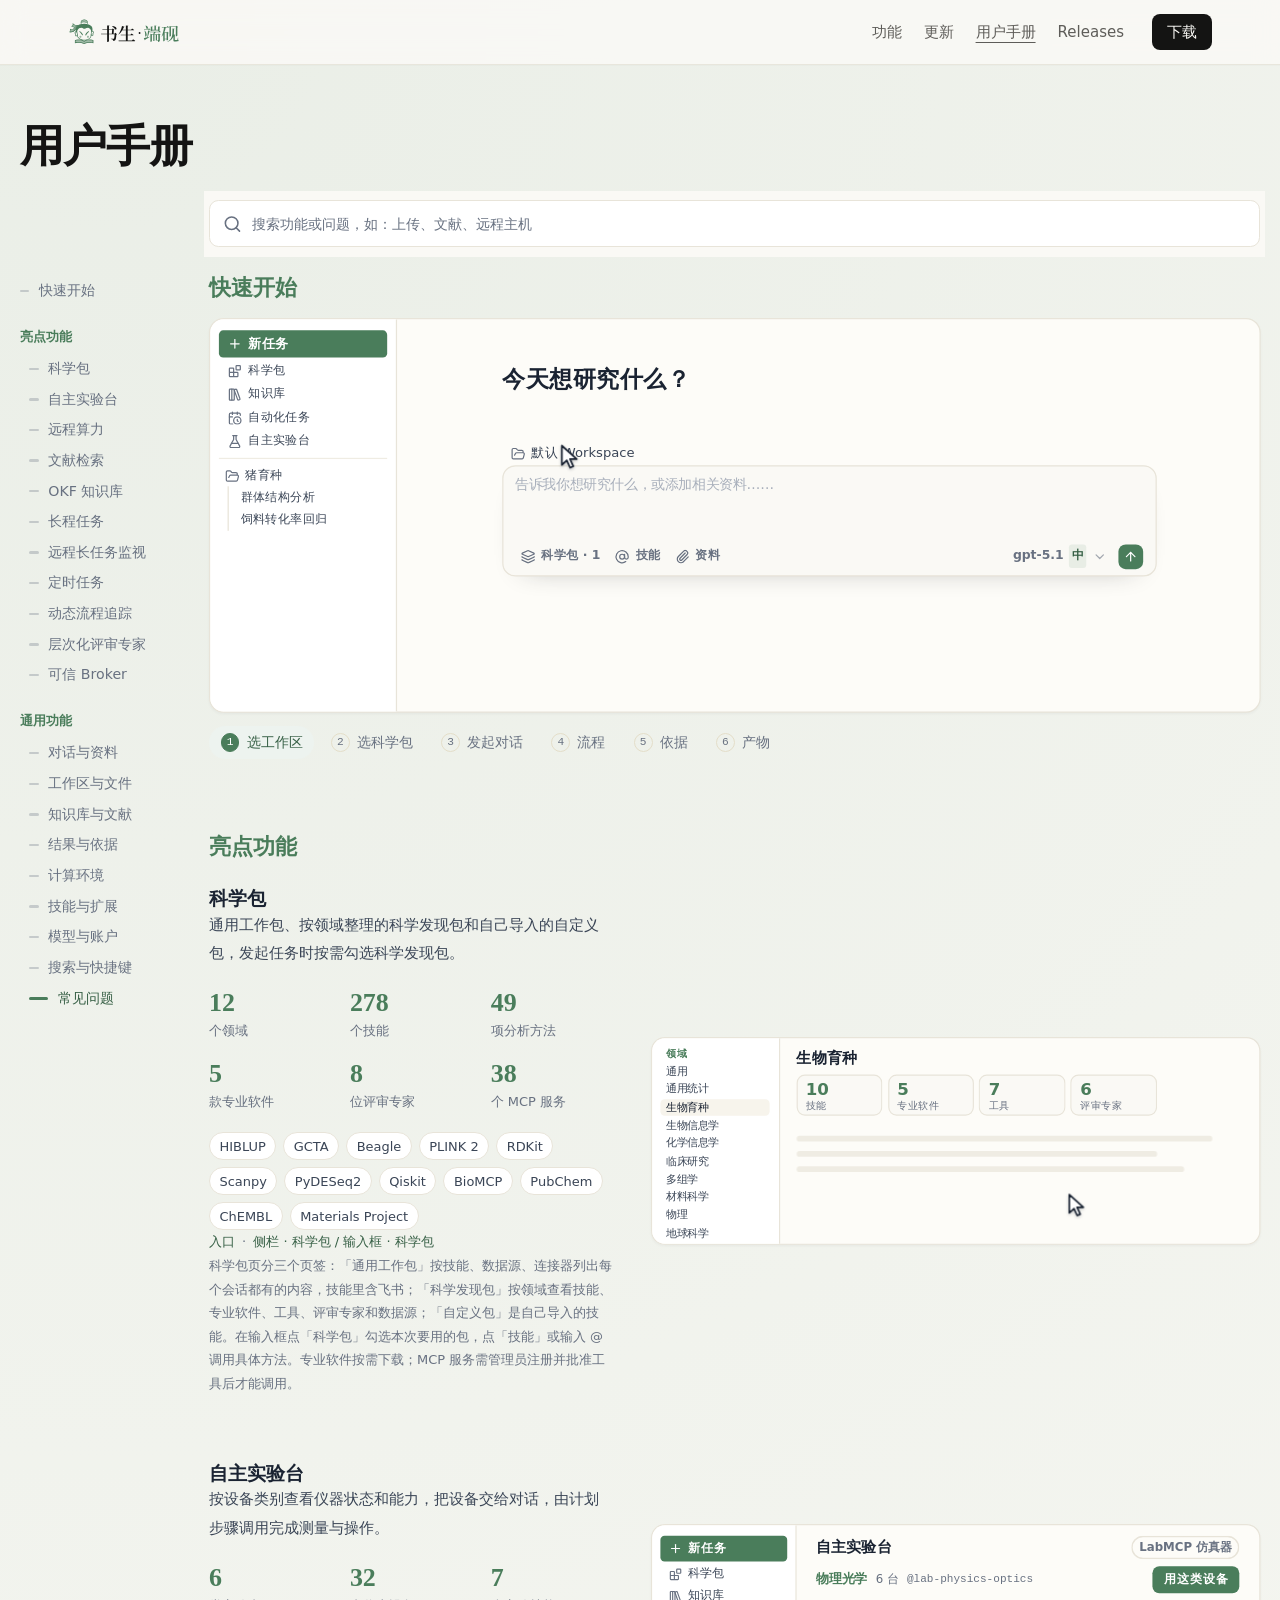
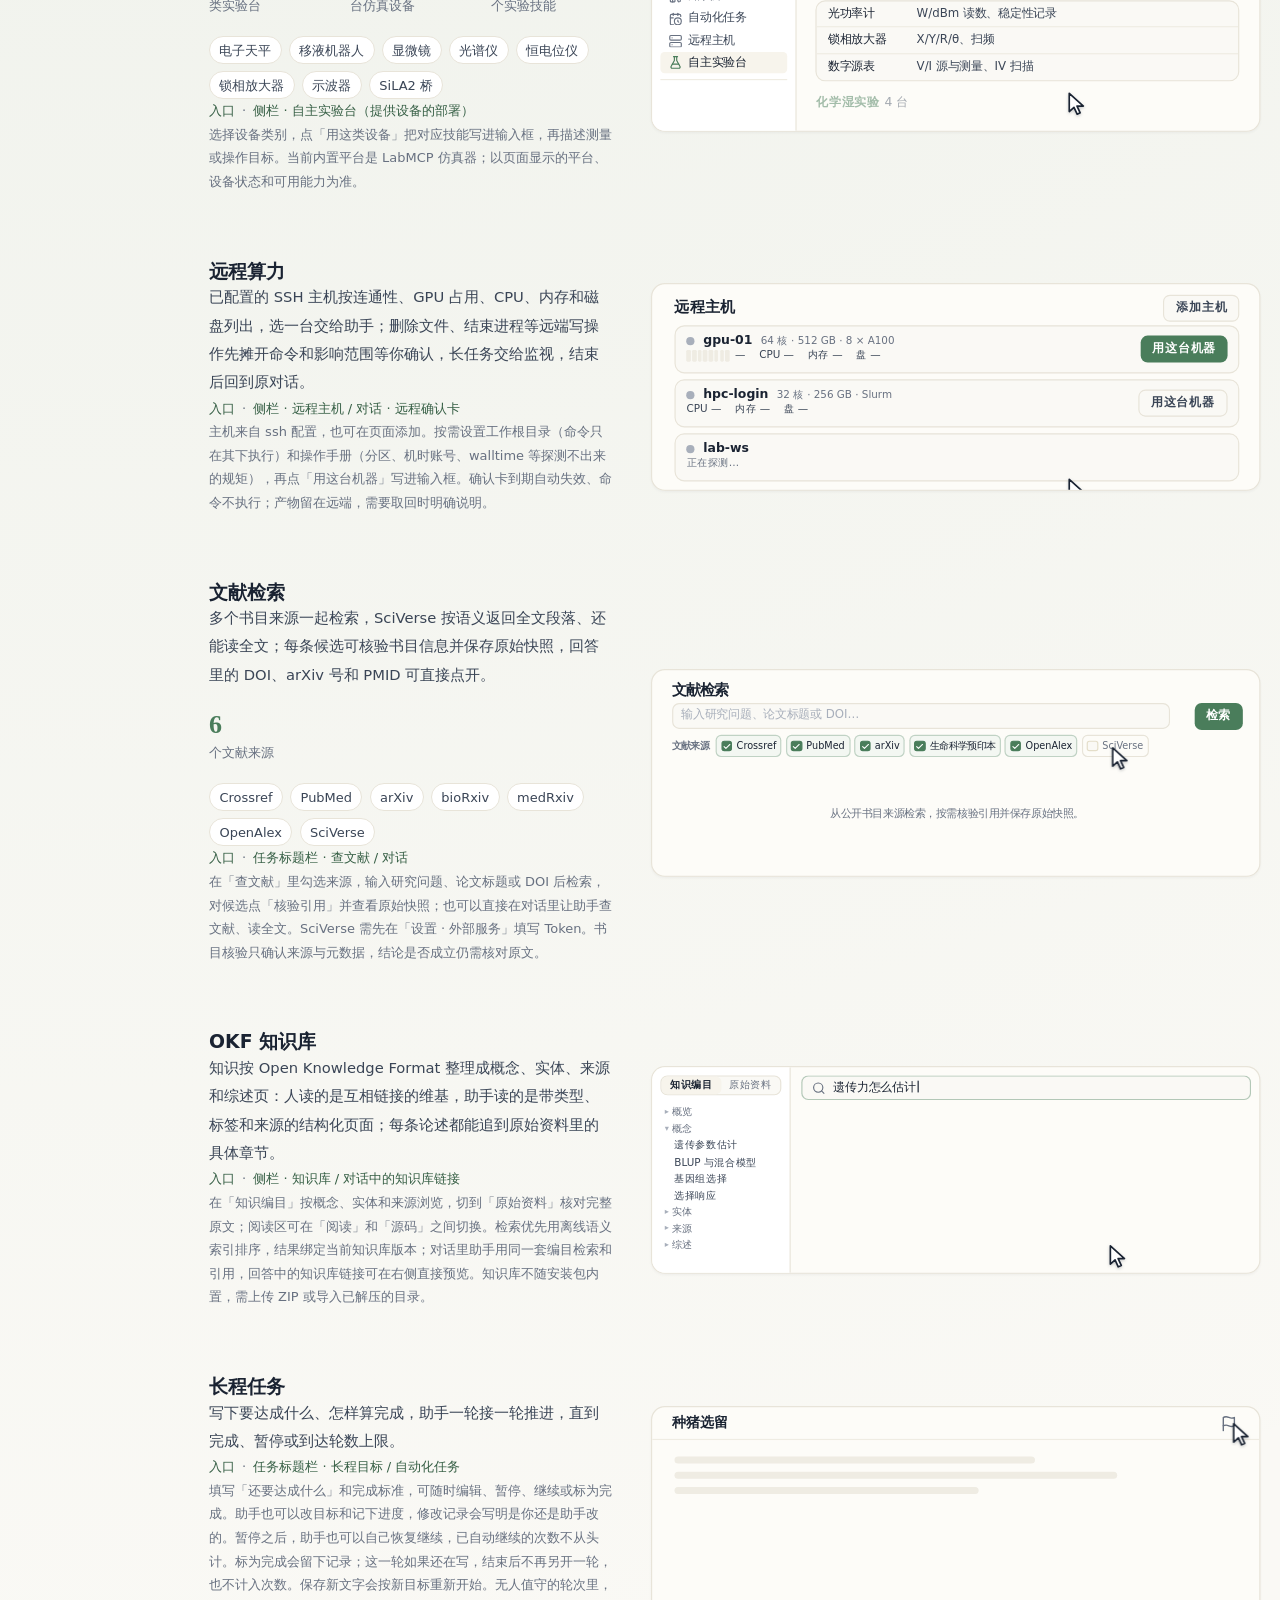
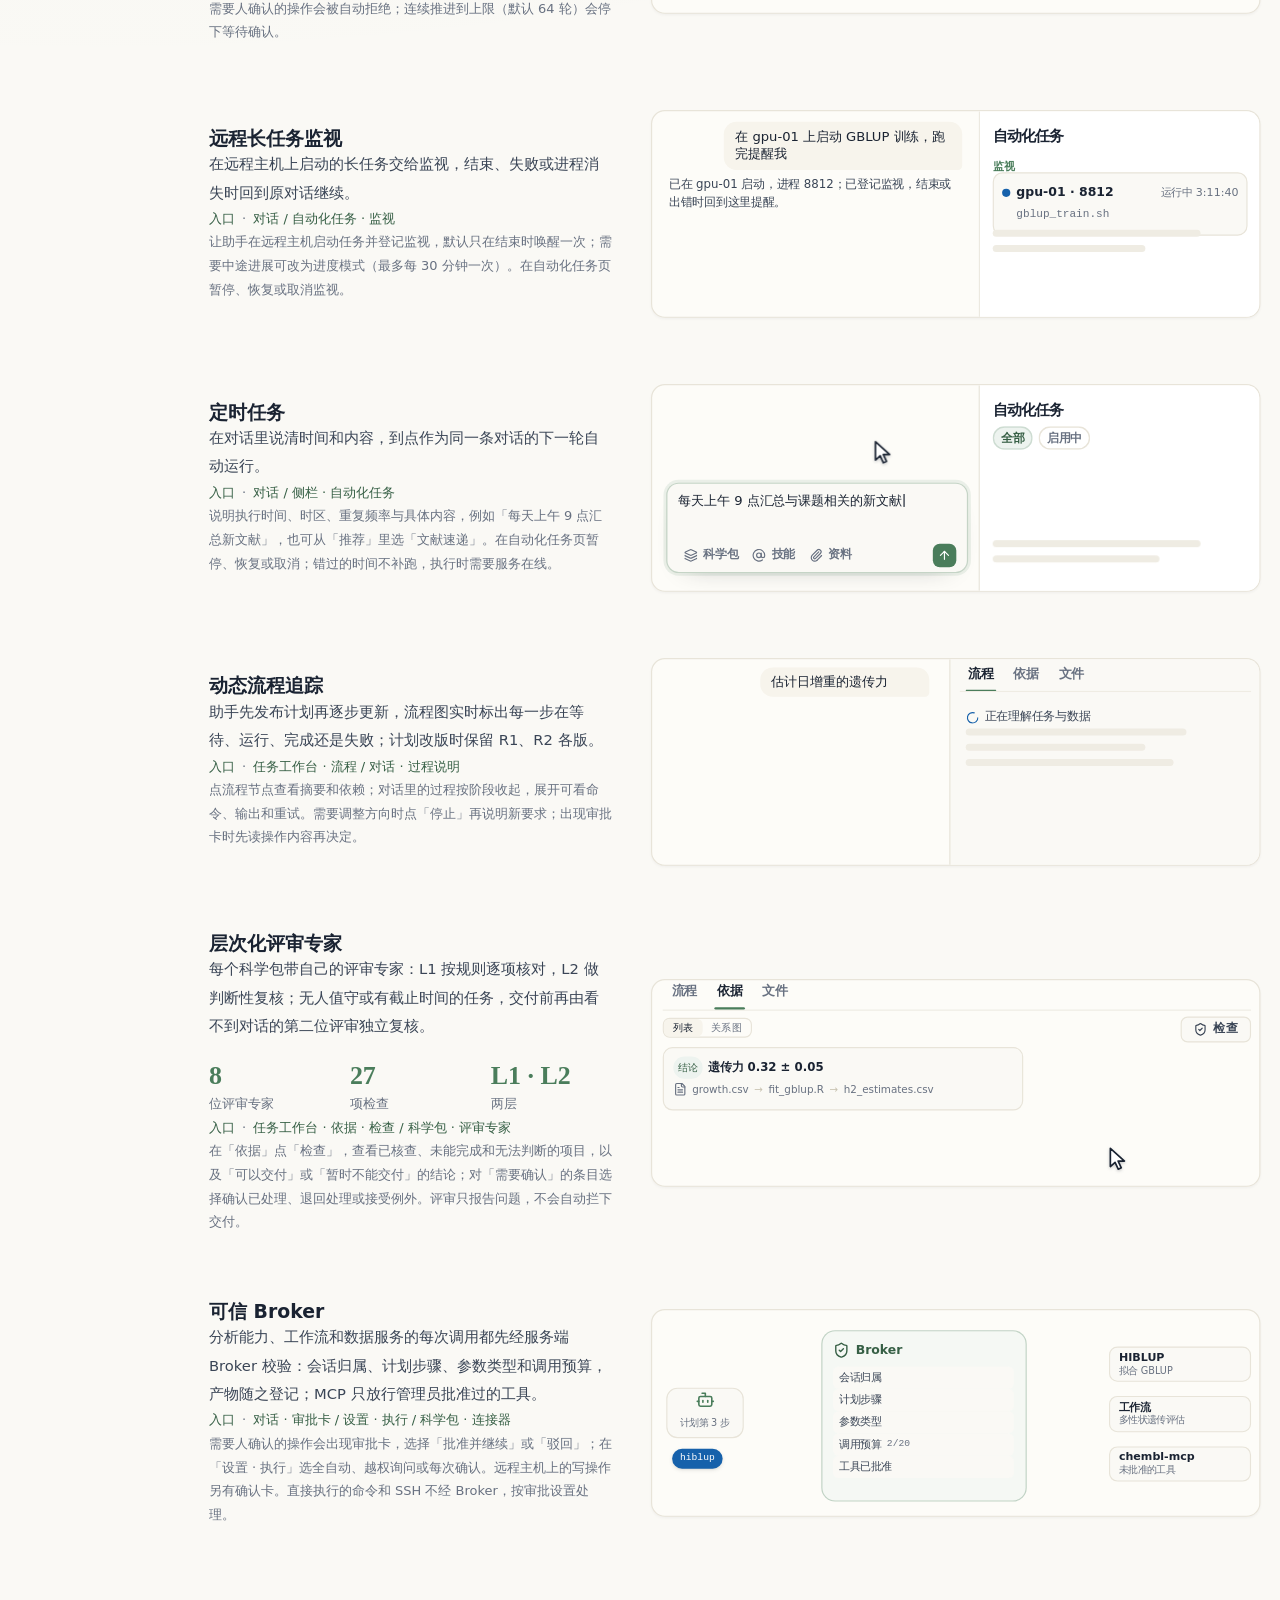
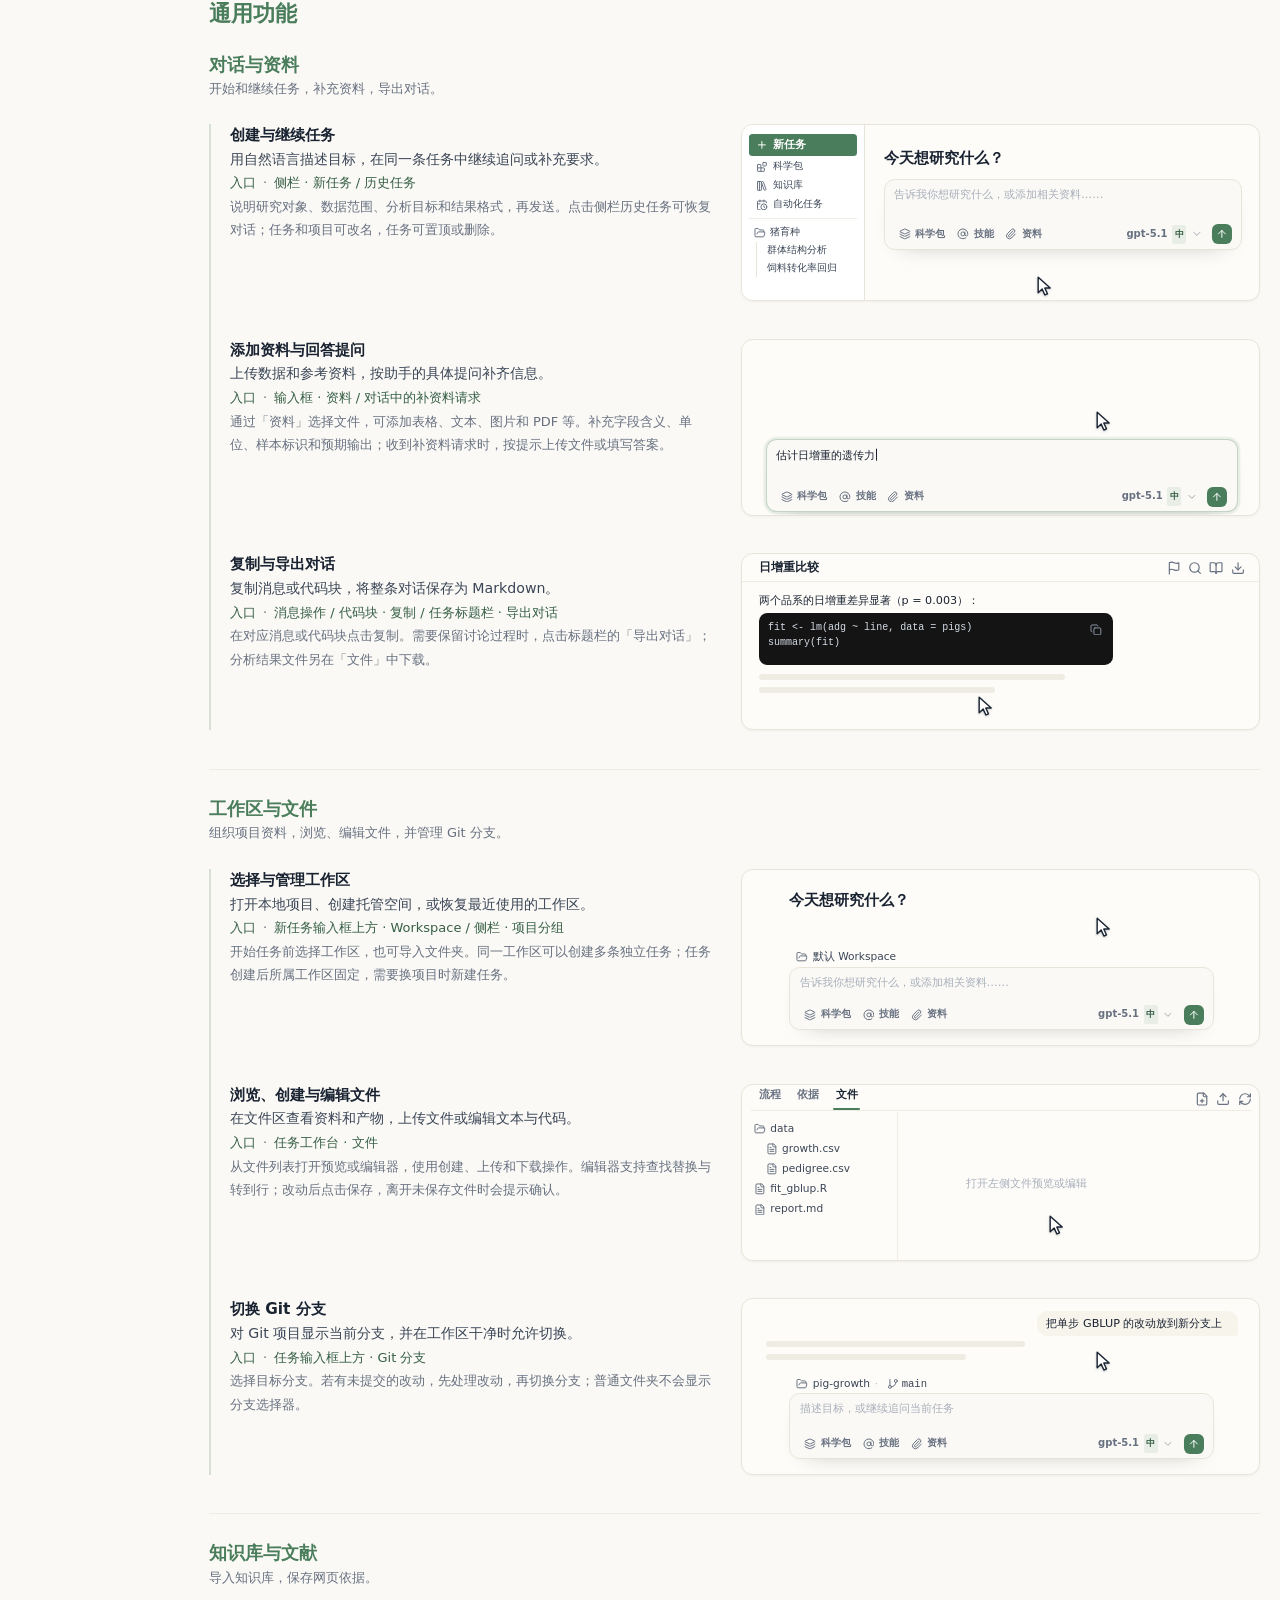
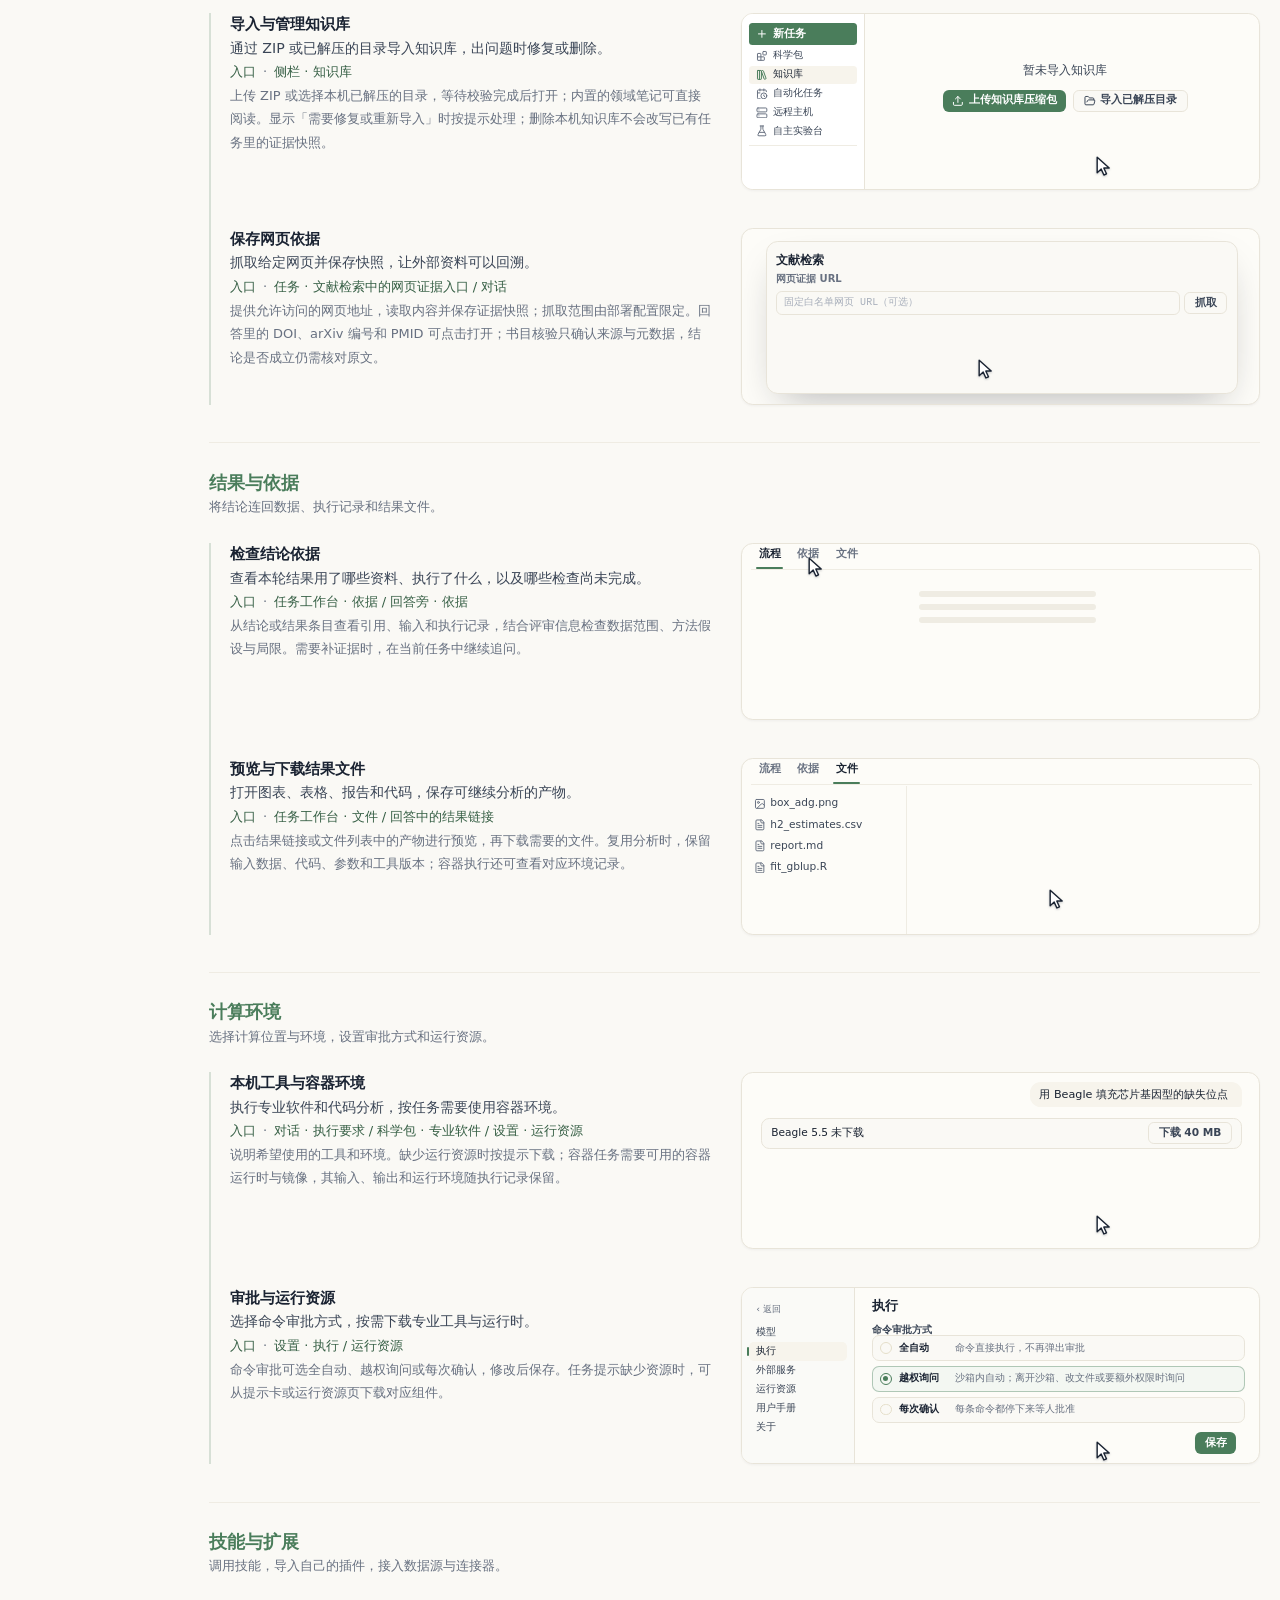
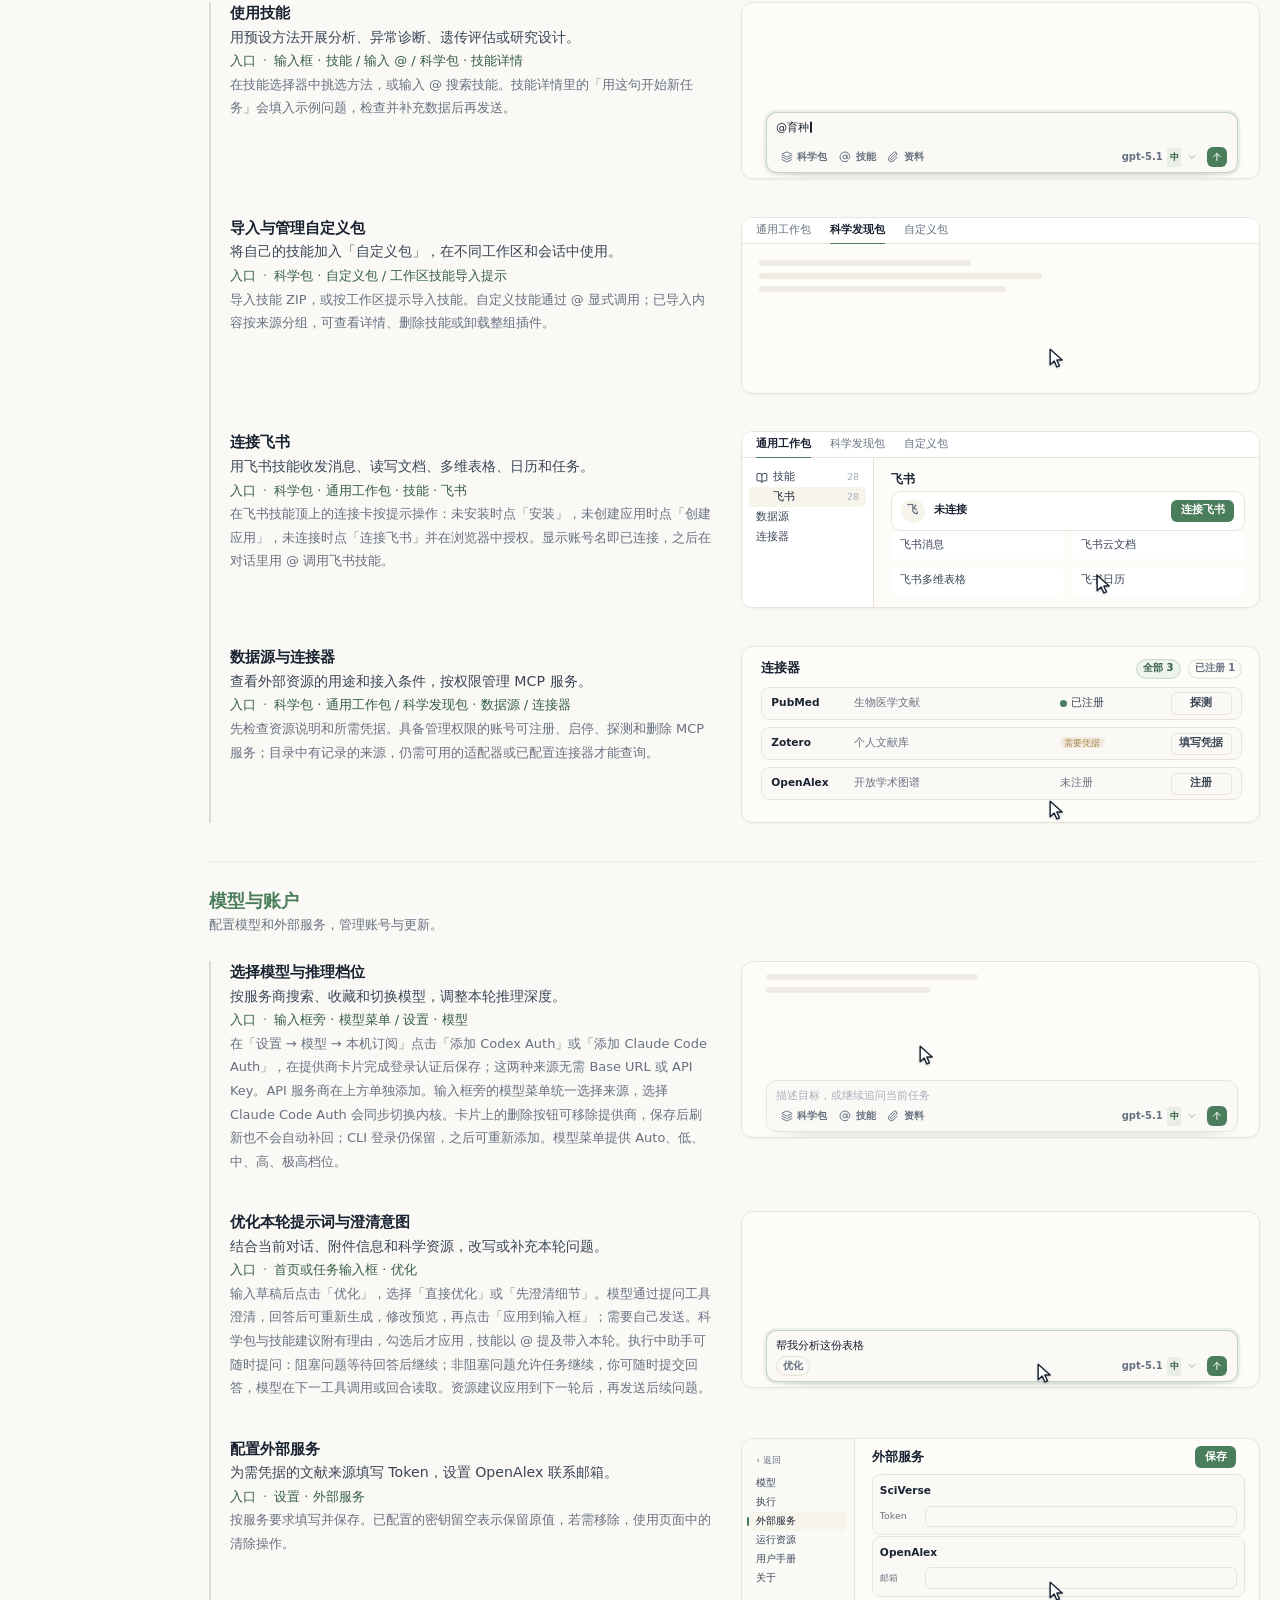
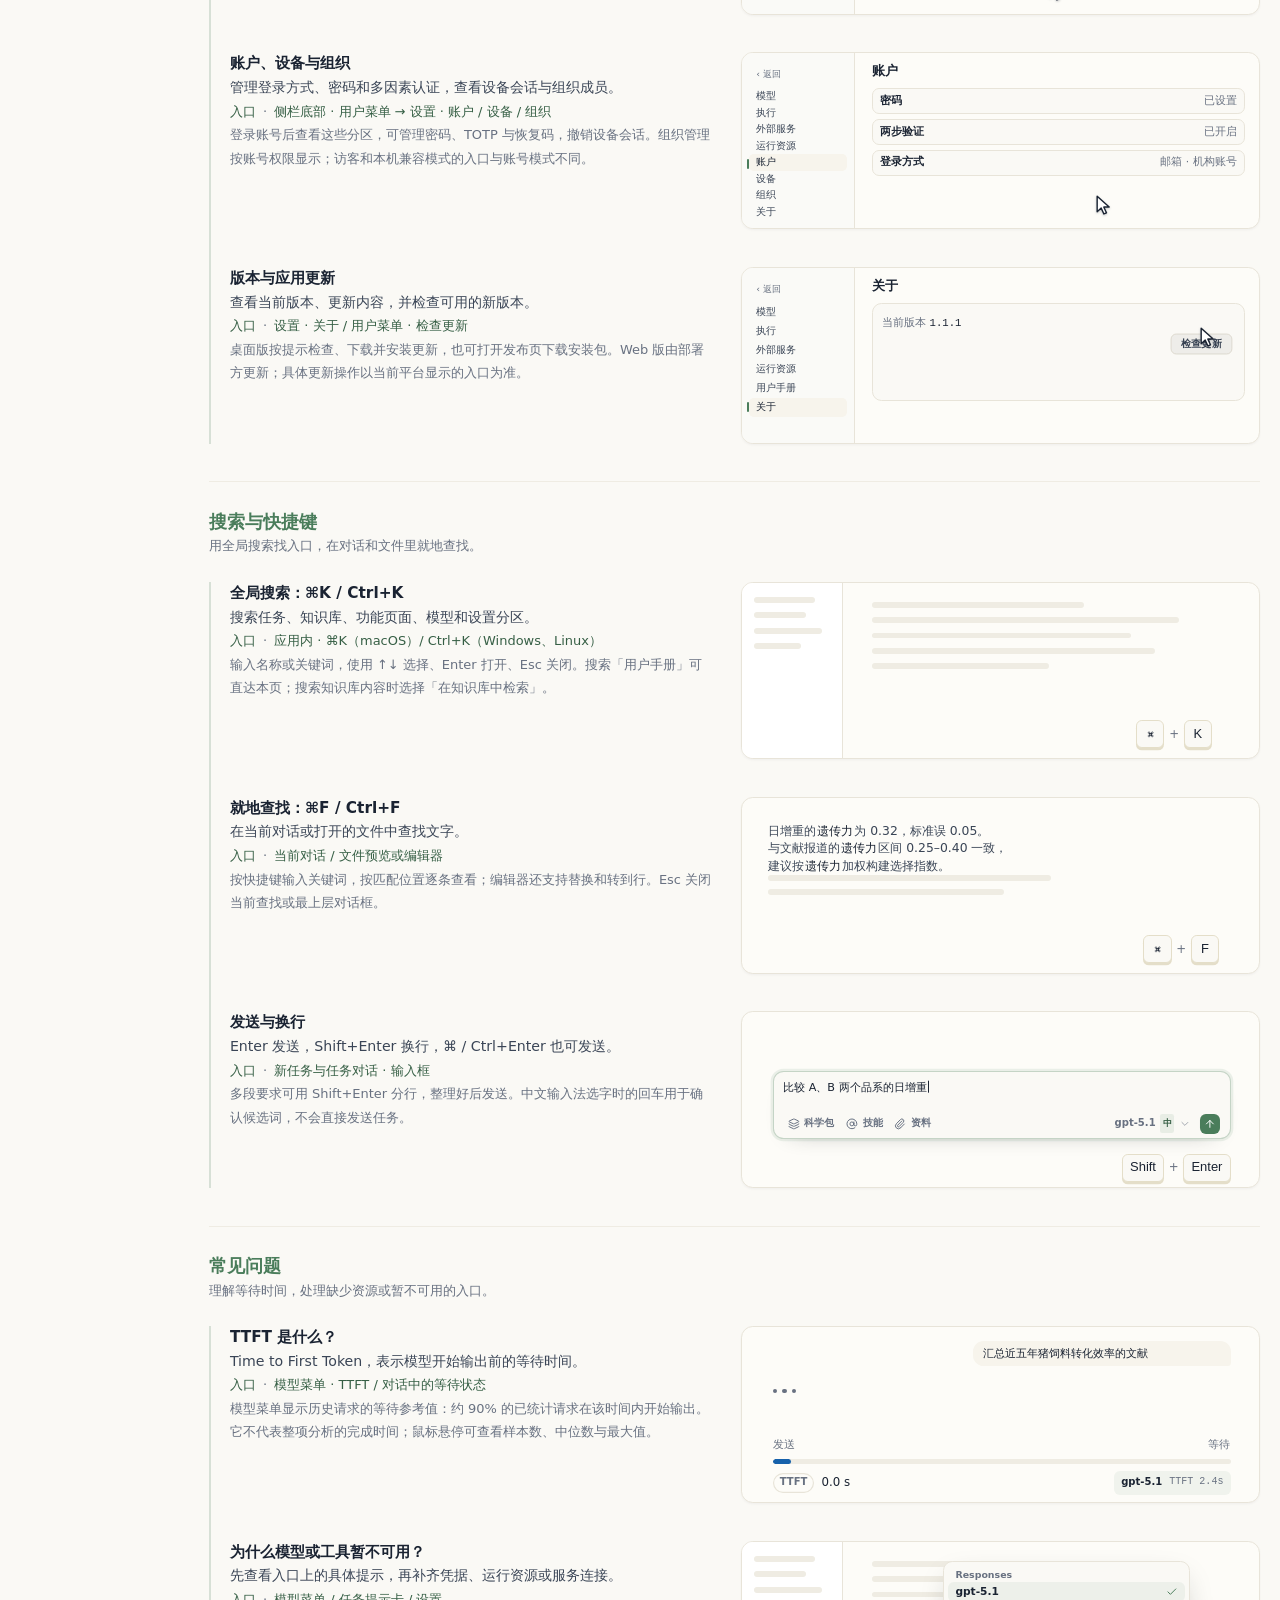
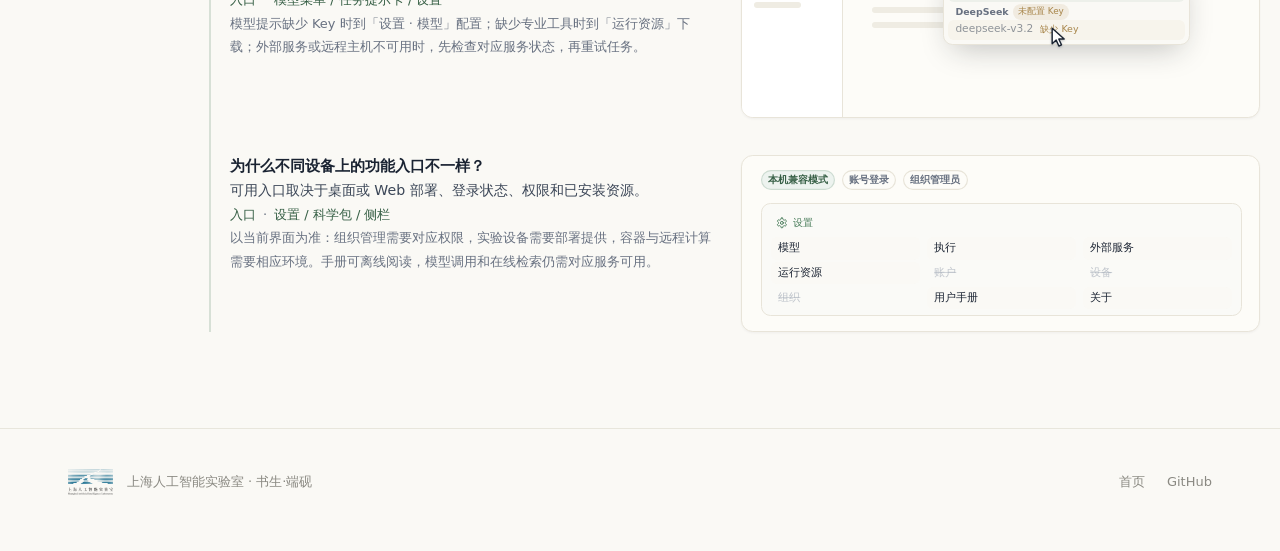
==== commit 605dc228: "feat(pages): live release spotlight and refreshed homepage" ====
--- a/manual.html
+++ b/manual.html
@@ -4,8 +4,13 @@
 <meta charset="utf-8">
 <meta name="viewport" content="width=device-width, initial-scale=1">
 <meta name="theme-color" content="#faf9f5">
-<title>用户手册 · 书生·端砚</title>
-<meta name="description" content="端砚用户手册：快速开始、科学包、远程主机、文献检索、知识库、长程任务、模型设置等功能的位置、用法和演示。">
+<title>用户手册 · 端砚 Science Discovery</title>
+<meta name="description" content="端砚用户手册：快速开始、科学包、远程主机、文献检索、知识库、长程任务、模型设置和自主实验台。">
+<meta property="og:type" content="article">
+<meta property="og:locale" content="zh_CN">
+<meta property="og:title" content="端砚用户手册">
+<meta property="og:description" content="从快速开始到远程算力、科学包和自主实验台。">
+<meta property="og:url" content="https://a3s-lab.github.io/duanyan-releases/manual.html">
 <link rel="icon" href="mark.svg" type="image/svg+xml">
 <link rel="stylesheet" href="assets/demos.css">
 <link rel="stylesheet" href="styles.css">
@@ -13,7 +18,7 @@
 <body>
 <header class="top"><div class="wrap top-in">
   <a class="brand" href="./"><img class="wordmark" src="wordmark.svg" alt="书生·端砚"></a>
-  <nav><a href="./#what">功能</a><a href="manual.html" class="keep" aria-current="page">用户手册</a><a href="https://github.com/A3S-Lab/duanyan-releases/releases">更新日志</a></nav>
+  <nav><a href="./#what">功能</a><a href="./#releases">更新</a><a href="manual.html" class="keep" aria-current="page">用户手册</a><a href="https://github.com/A3S-Lab/duanyan-releases/releases/latest" rel="noopener">Releases</a></nav>
   <a class="btn btn-ink btn-sm" href="./#download">下载</a>
 </div></header>
 <main class="wrap manual">
--- a/styles.css
+++ b/styles.css
@@ -485,3 +485,240 @@
 @keyframes lm{to{transform:translateX(calc(-50% - 6px))}}
 @media (prefers-reduced-motion:reduce){.lm-track{animation:none}}
 .ill > svg{margin-top:0}.ill .h3{margin-top:60px}.ills{padding-bottom:0}
+
+/* 自主实验台：连续操作 + 设备走马灯 */
+.lab-run{display:grid;grid-template-columns:minmax(0,1fr) minmax(0,1.05fr);border-bottom:1px solid var(--line)}
+.lab-steps{list-style:none;margin:0;padding:10px 0;border-right:1px solid var(--line)}
+.lab-steps li{display:grid;grid-template-columns:16px minmax(0,1fr) auto;gap:10px;align-items:center;padding:10px 16px;opacity:.45;transition:opacity .3s,background .3s}
+.lab-steps li i{width:14px;height:14px;border-radius:50%;border:1.5px solid #c9c6ba;box-sizing:border-box}
+.lab-steps b{display:block;font-size:13.5px;font-weight:600}
+.lab-steps code{font-family:var(--mono);font-size:11px;color:var(--ink3)}
+.lab-steps .r{font-family:var(--mono);font-size:12px;font-weight:600;color:var(--ink)}
+.lab-steps li.on{opacity:1;background:color-mix(in srgb,var(--lab) 6%,#fff)}
+.lab-steps li.on i{border-color:var(--lab);border-right-color:transparent;animation:spin .8s linear infinite}
+.lab-steps li.on code{color:var(--lab)}
+.lab-steps li.done{opacity:1}
+.lab-steps li.done i{background:var(--lab);border-color:var(--lab);box-shadow:inset 0 0 0 3px #fff}
+@keyframes spin{to{transform:rotate(360deg)}}
+.lab-dev{position:relative;display:flex;flex-direction:column;justify-content:flex-end;padding:16px 18px 18px;background:linear-gradient(#fff,#f6f5f0);min-height:270px;overflow:hidden}
+.lab-dev img{position:absolute;left:8%;right:8%;top:46px;width:84%;mix-blend-mode:multiply}
+.lab-dev img.in{animation:devIn .5s ease-out}
+@keyframes devIn{from{opacity:0;transform:translateY(10px) scale(.96)}}
+.lab-read{position:relative;display:flex;align-items:baseline;gap:6px;flex-wrap:wrap}
+.lab-read small{flex-basis:100%;font-size:12px;color:var(--ink3)}
+.lab-read b{font-family:var(--mono);font-size:24px;font-weight:600;font-variant-numeric:tabular-nums}
+.lab-read em{font-style:normal;font-family:var(--mono);font-size:13px;color:var(--ink2)}
+.lab-spec{display:none;position:relative;width:100%;height:34px;margin-top:6px}
+.lab-spec path{stroke:var(--lab);fill:none;stroke-width:1.8;vector-effect:non-scaling-stroke;stroke-dasharray:300;stroke-dashoffset:calc(300 - 300 * var(--t,0))}
+.lab-run.spec .lab-spec{display:block}
+.lab-bar{position:relative;height:4px;border-radius:4px;background:#ebe9e1;margin-top:10px;overflow:hidden}
+.lab-bar i{display:block;height:100%;width:0;background:var(--lab)}
+.lab-marquee{overflow:hidden;padding:12px 0;-webkit-mask-image:linear-gradient(90deg,transparent,#000 8%,#000 92%,transparent);mask-image:linear-gradient(90deg,transparent,#000 8%,#000 92%,transparent)}
+.lab-marquee .lm-track{gap:8px}
+.lab-marquee .lm-dup{gap:8px}
+.lab-marquee:hover .lm-track{animation-play-state:paused}
+.lm-d{flex:none;width:92px;display:flex;flex-direction:column;align-items:center;gap:2px;padding:6px 4px;border:1px solid var(--line);border-radius:10px;background:#fff}
+.lm-d img{width:100%;aspect-ratio:3/2;object-fit:contain;mix-blend-mode:multiply}
+.lm-d span{font-size:11px;color:var(--ink2);white-space:nowrap;max-width:100%;overflow:hidden;text-overflow:ellipsis}
+@media (max-width:640px){
+  .lab-run{grid-template-columns:minmax(0,1fr)}
+  .lab-steps{border-right:0;border-bottom:1px solid var(--line)}
+  .lab-dev{min-height:240px}
+  .lab-dev{min-height:260px}.lab-dev img{width:56%;left:auto;right:4%}
+}
+/* 连续操作：步骤连线、调用回执、各仪器动作 */
+.lab-steps li{position:relative}
+.lab-steps li:not(:last-child)::after{content:"";position:absolute;left:22.5px;top:calc(50% + 9px);height:calc(100% - 18px);width:1.5px;background:#e3e0d6;transform-origin:top}
+.lab-steps li.done:not(:last-child)::after{background:var(--lab);animation:grow .4s ease-out}
+@keyframes grow{from{transform:scaleY(0)}}
+.lab-steps li.done i{animation:pop .35s ease-out}
+@keyframes pop{50%{transform:scale(1.35)}}
+.lab-steps li.done .r{animation:fadeR .4s ease-out}
+@keyframes fadeR{from{opacity:0;transform:translateX(6px)}}
+.lab-call{position:absolute;z-index:3;left:12px;top:12px;max-width:calc(100% - 24px);font-family:var(--mono);font-size:11px;padding:4px 8px;border-radius:6px;background:#1f2a37;color:#dbe7f5;white-space:nowrap;overflow:hidden;text-overflow:ellipsis;opacity:0;transform:translateY(-6px);transition:opacity .25s,transform .25s}
+.lab-call.show{opacity:1;transform:none}
+.lab-call span{color:#7fb0e8}
+.lab-call.back{background:color-mix(in srgb,var(--lab) 12%,#fff);color:var(--lab)}
+.lab-call.back span{color:var(--lab)}
+.lab-dev img{z-index:1;transition:filter .3s}
+.lab-run:not(.ok) .lab-dev img{animation:devIn .5s ease-out,work 1.2s .5s ease-in-out infinite}
+@keyframes work{50%{transform:translateY(-2px)}}
+.lab-dev::before{content:"";position:absolute;left:50%;top:52%;width:70%;aspect-ratio:1;border-radius:50%;transform:translate(-50%,-50%);background:radial-gradient(color-mix(in srgb,var(--lab) 14%,transparent),transparent 65%);animation:glow 1.6s ease-in-out infinite}
+@keyframes glow{50%{opacity:.4;transform:translate(-50%,-50%) scale(.9)}}
+.lab-ok{position:absolute;z-index:3;right:14px;top:12px;width:24px;height:24px;border-radius:50%;background:var(--lab);color:#fff;font-size:14px;display:grid;place-items:center;opacity:0;transform:scale(.4);transition:opacity .2s,transform .3s cubic-bezier(.3,1.6,.5,1)}
+.lab-run.ok .lab-ok{opacity:1;transform:none}
+.lab-fx{position:absolute;inset:0;z-index:2;pointer-events:none}
+.lab-fx i{position:absolute;display:block;opacity:0}
+.lab-run.ok .lab-fx i{animation:none!important;opacity:0}
+/* 天平：颗粒落到秤盘 */
+[data-fx=balance] .lab-fx i{left:calc(46% + var(--x));top:29%;width:4px;height:4px;border-radius:50%;background:#4a7fbf;animation:fall 1s ease-in infinite}
+@keyframes fall{0%{opacity:0;transform:translateY(0)}15%{opacity:1}90%{opacity:1}100%{opacity:0;transform:translateY(70px)}}
+/* 注射泵：液滴 */
+[data-fx=pump] .lab-fx i{left:88%;top:37%;width:5px;height:7px;border-radius:50% 50% 50% 50%/60% 60% 40% 40%;background:#5aa0e6;animation:drop .9s ease-in infinite}
+@keyframes drop{0%{opacity:0;transform:translateY(0) scale(.4)}20%{opacity:1;transform:scale(1)}100%{opacity:0;transform:translateY(60px)}}
+/* 搅拌台：蒸汽 */
+[data-fx=stirrer] .lab-fx i{left:calc(44% + var(--x));top:41%;width:6px;height:18px;border-radius:6px;background:linear-gradient(transparent,rgba(160,170,185,.55));filter:blur(1.5px);animation:steam 1.6s ease-out infinite}
+@keyframes steam{0%{opacity:0;transform:translateY(10px) scaleY(.6)}30%{opacity:1}100%{opacity:0;transform:translate(6px,-40px) scaleY(1.3)}}
+/* pH：探头波纹 */
+[data-fx=ph] .lab-fx i{left:79%;top:50%;width:30px;height:10px;margin:-5px 0 0 -15px;border-radius:50%;border:1.5px solid #4a7fbf;animation:ripple 1.5s ease-out infinite}
+@keyframes ripple{0%{opacity:.9;transform:scale(.3)}100%{opacity:0;transform:scale(1.8)}}
+/* 光谱仪：扫过的彩色光带 */
+[data-fx=spectrometer] .lab-fx i{top:17%;height:40%;width:16%;left:-20%;background:linear-gradient(90deg,transparent,rgba(120,80,255,.18),rgba(60,160,255,.22),rgba(80,210,120,.2),rgba(255,200,60,.2),rgba(255,90,60,.18),transparent);mix-blend-mode:multiply;animation:sweep 1.4s linear infinite}
+[data-fx=spectrometer] .lab-fx i:nth-child(n+2){display:none}
+@keyframes sweep{0%{opacity:1;left:-20%}100%{opacity:1;left:104%}}
+.lab-fx i:nth-child(1){--x:-14px;animation-delay:0s}
+.lab-fx i:nth-child(2){--x:6px;animation-delay:-.33s}
+.lab-fx i:nth-child(3){--x:-4px;animation-delay:-.66s}
+.lab-fx i:nth-child(4){--x:14px;animation-delay:-.17s}
+.lab-fx i:nth-child(5){--x:-22px;animation-delay:-.5s}
+.lab-fx i:nth-child(6){--x:22px;animation-delay:-.83s}
+[data-fx=ph] .lab-fx i:nth-child(n+4){display:none}
+[data-fx=pump] .lab-fx i:nth-child(n+4){display:none}
+@media (prefers-reduced-motion:reduce){.lab-fx,.lab-dev::before{display:none}.lab-run .lab-dev img{animation:none!important}}
+
+/* Live release UI and 2026 homepage polish */
+:root{
+  --brand-deep:#18231d;
+  --brand-mid:#294435;
+  --brand-soft:#dce9df;
+  --warm:#f5eee0;
+  --shadow-soft:0 18px 50px -28px rgba(20,35,27,.32);
+}
+html{scroll-padding-top:84px}
+body{background:radial-gradient(circle at 8% 0%,rgba(103,151,116,.11),transparent 28%),var(--bg)!important}
+a,button{outline-offset:3px}
+a:focus-visible,button:focus-visible{outline:2px solid var(--green)}
+.top{box-shadow:0 1px 0 rgba(20,20,19,.015)}
+.top nav{gap:22px;color:var(--ink2)}
+.nav-download{gap:7px;background:var(--brand-deep)}
+.nav-version{font:600 11px/1 var(--mono);padding:4px 7px;border-radius:999px;background:rgba(255,255,255,.12);color:#fff}
+.hero{position:relative;isolation:isolate;overflow:clip;border-bottom:1px solid var(--line)}
+.hero::before{
+  content:"";position:absolute;z-index:-1;inset:28px -12% 8%;pointer-events:none;
+  background:
+    radial-gradient(circle at 20% 20%,rgba(92,145,108,.13),transparent 28%),
+    radial-gradient(circle at 80% 35%,rgba(60,116,179,.105),transparent 31%),
+    linear-gradient(rgba(23,35,29,.025) 1px,transparent 1px),
+    linear-gradient(90deg,rgba(23,35,29,.025) 1px,transparent 1px);
+  background-size:auto,auto,42px 42px,42px 42px;
+  mask-image:linear-gradient(to bottom,transparent,#000 14%,#000 80%,transparent);
+}
+.hero-text{min-width:0}
+.release-pill{
+  display:inline-flex;align-items:center;gap:9px;min-height:34px;padding:6px 11px 6px 10px;
+  border:1px solid color-mix(in srgb,var(--green) 24%,var(--line));border-radius:999px;
+  background:color-mix(in srgb,#fff 76%,transparent);box-shadow:0 8px 28px -22px rgba(20,35,27,.5);
+  color:var(--green2);font-size:13px;font-weight:600;transition:transform .2s,border-color .2s,box-shadow .2s
+}
+.release-pill:hover{transform:translateY(-1px);border-color:var(--green);box-shadow:var(--shadow-soft)}
+.release-pulse{width:8px;height:8px;border-radius:50%;background:var(--green);box-shadow:0 0 0 5px rgba(74,125,91,.11);animation:releasePulse 2.6s ease-in-out infinite}
+.release-arrow{margin-left:1px;font-size:14px;color:var(--ink3)}
+@keyframes releasePulse{50%{box-shadow:0 0 0 8px rgba(74,125,91,0)}}
+.h1-logo{margin-top:22px}
+.h1-logo img{filter:drop-shadow(0 12px 26px rgba(18,27,22,.07))}
+.hero-trust{display:flex;gap:16px;flex-wrap:wrap;margin-top:18px;color:var(--ink3);font-size:12.5px}
+.hero-trust span{display:inline-flex;align-items:center;gap:6px}
+.hero-trust i{width:5px;height:5px;border-radius:50%;background:var(--green)}
+.hero-update{
+  max-width:430px;margin-top:24px;padding:15px 16px 14px;border:1px solid var(--line2);border-radius:12px;
+  background:color-mix(in srgb,#fff 82%,transparent);box-shadow:0 14px 40px -34px rgba(20,35,27,.46)
+}
+.hero-update-head{display:flex;align-items:center;justify-content:space-between;gap:12px;color:var(--green2);font-size:12px;font-weight:600}
+.hero-update-head time{font:11px var(--mono);color:var(--ink3);font-weight:400}
+.hero-update p{margin-top:6px;color:var(--ink2);font-size:13.5px;line-height:1.62;display:-webkit-box;-webkit-line-clamp:2;-webkit-box-orient:vertical;overflow:hidden}
+.hero-update a{display:inline-flex;gap:5px;margin-top:7px;font-size:12px;color:var(--ink);text-decoration:underline;text-underline-offset:3px}
+.hero .app{border-color:color-mix(in srgb,var(--line2) 82%,#fff);box-shadow:0 2px 4px rgba(20,20,19,.04),0 48px 100px -44px rgba(20,35,27,.48)}
+
+.release-section{
+  background:
+    radial-gradient(circle at 12% 20%,rgba(84,128,96,.08),transparent 25%),
+    #fff
+}
+.release-intro{display:flex;justify-content:space-between;align-items:flex-end;gap:48px;margin-bottom:40px}
+.release-intro>div:first-child{max-width:720px}
+.release-intro .lead{max-width:640px;margin-top:16px}
+.release-actions{display:flex;align-items:center;gap:12px;flex:none;margin-bottom:4px}
+.sync-badge{display:inline-flex;align-items:center;gap:7px;font-size:12px;color:var(--ink3);white-space:nowrap}
+.sync-badge i{width:7px;height:7px;border-radius:50%;background:#b38b43}
+.sync-badge.live i{background:var(--green);box-shadow:0 0 0 4px rgba(74,125,91,.1)}
+.release-layout{display:grid;grid-template-columns:minmax(0,1.18fr) minmax(0,.82fr);gap:24px;align-items:stretch}
+.latest-card{
+  position:relative;overflow:hidden;padding:32px;border-radius:20px;color:#f5f4ec;
+  background:linear-gradient(145deg,#17231d 0%,#21382c 58%,#31503e 100%);
+  box-shadow:0 30px 75px -44px rgba(13,30,20,.75)
+}
+.latest-card::after{content:"";position:absolute;width:320px;height:320px;right:-150px;top:-185px;border-radius:50%;border:1px solid rgba(255,255,255,.13);box-shadow:0 0 0 36px rgba(255,255,255,.025),0 0 0 76px rgba(255,255,255,.018);pointer-events:none}
+.latest-head{display:flex;align-items:center;gap:10px;flex-wrap:wrap}
+.latest-label{padding:3px 9px;border-radius:999px;background:#dcebdd;color:#21442f;font:700 10px/1.5 var(--mono);letter-spacing:.08em;text-transform:uppercase}
+.latest-head strong{font:600 15px/1.2 var(--mono)}
+.latest-head time{margin-left:auto;color:rgba(255,255,255,.55);font-size:12px}
+.latest-card h3{position:relative;z-index:1;margin-top:22px;font-size:30px;line-height:1.28;letter-spacing:-.02em}
+.latest-summary{position:relative;z-index:1;margin-top:11px;color:rgba(255,255,255,.72);font-size:15px;line-height:1.68}
+.latest-highlights{position:relative;z-index:1;list-style:none;margin:23px 0 0;padding:0;display:grid;gap:9px}
+.latest-highlights li{display:grid;grid-template-columns:18px 1fr;gap:9px;color:rgba(255,255,255,.9);font-size:13.5px;line-height:1.55}
+.latest-highlights li::before{content:"✓";display:grid;place-items:center;width:18px;height:18px;margin-top:1px;border-radius:50%;background:rgba(220,235,221,.13);color:#b9d8bf;font-size:11px}
+.latest-foot{position:relative;z-index:1;display:flex;justify-content:space-between;align-items:center;gap:18px;margin-top:27px;padding-top:18px;border-top:1px solid rgba(255,255,255,.12)}
+.platform-chips{display:flex;gap:6px;flex-wrap:wrap}
+.platform-chips span{padding:3px 8px;border:1px solid rgba(255,255,255,.16);border-radius:999px;color:rgba(255,255,255,.65);font-size:11px}
+.latest-foot a{color:#fff;font-size:12.5px;text-decoration:underline;text-underline-offset:4px;white-space:nowrap}
+.release-history-wrap{border:1px solid var(--line);border-radius:20px;background:linear-gradient(180deg,#fbfaf7,#f6f4ee);overflow:hidden}
+.history-head{display:flex;justify-content:space-between;padding:18px 20px;border-bottom:1px solid var(--line);font-size:12px;color:var(--ink3)}
+.history-head span:first-child{font-weight:600;color:var(--ink)}
+.release-history{display:flex;flex-direction:column}
+.release-history article{padding:18px 20px;border-bottom:1px solid var(--line);cursor:pointer;transition:background .18s,transform .18s}
+.release-history article:last-child{border-bottom:0}
+.release-history article:hover,.release-history article:focus-visible{background:#fff;outline:0;transform:translateX(2px)}
+.release-history article div{display:flex;justify-content:space-between;align-items:center;gap:12px}
+.release-history article b{font:600 14px/1.2 var(--mono)}
+.release-history article time{font-size:11.5px;color:var(--ink3)}
+.release-history article p{margin-top:7px;color:var(--ink2);font-size:13px;line-height:1.55;display:-webkit-box;-webkit-line-clamp:2;-webkit-box-orient:vertical;overflow:hidden}
+.release-history article>span{display:block;margin-top:7px;color:var(--ink3);font-size:11px}
+
+#download{position:relative;background:radial-gradient(circle at 50% 0%,rgba(104,139,113,.1),transparent 34%)}
+.dls{gap:16px}
+.os{
+  position:relative;overflow:hidden;min-height:330px;border-color:var(--line2);
+  background:linear-gradient(180deg,#fff 0%,#fdfcf8 72%,#f8f5ed 100%);
+  box-shadow:0 16px 42px -36px rgba(26,39,31,.5);transition:transform .22s,border-color .22s,box-shadow .22s
+}
+.os::before{content:"";position:absolute;left:0;right:0;top:0;height:3px;background:linear-gradient(90deg,var(--green),#7aa18a,var(--lab));opacity:.75}
+.os:hover{transform:translateY(-4px);border-color:color-mix(in srgb,var(--green) 45%,var(--line2));box-shadow:0 24px 55px -38px rgba(26,39,31,.6)}
+.os.rec{border-color:var(--green);box-shadow:0 0 0 1px var(--green),0 26px 60px -40px rgba(26,67,42,.7)}
+.os .t{flex-wrap:wrap}
+.os .t .rl{margin-left:0}
+.os-version{margin-left:auto;padding:3px 8px;border-radius:999px;background:var(--greenw);color:var(--green2);font:600 11px/1.4 var(--mono)}
+.os-badges{display:flex;gap:6px;flex-wrap:wrap;margin-top:18px}
+.os-badges span{padding:3px 7px;border-radius:5px;background:#f2f0e9;color:var(--ink3);font-size:11px}
+.os .go{margin-top:auto;padding-top:22px}
+.os .btn{transition:background .18s,transform .18s}
+.os .btn:hover{transform:translateY(-1px)}
+.os-foot{display:flex;justify-content:space-between;gap:12px;margin-top:14px;padding-top:12px;border-top:1px solid var(--line);font:11px var(--mono);color:var(--ink3)}
+.os.unavailable{opacity:.72}
+
+@media (max-width:980px){
+  .release-intro{align-items:flex-start;flex-direction:column;gap:20px}
+  .release-layout{grid-template-columns:minmax(0,1fr)}
+  .release-history{display:grid;grid-template-columns:repeat(2,minmax(0,1fr))}
+  .release-history article:nth-child(odd){border-right:1px solid var(--line)}
+}
+@media (max-width:720px){
+  .top-in{gap:12px}
+  .top nav{gap:12px}
+  .top nav a:not(.keep),.nav-version{display:none}
+  .nav-download{padding:0 12px;font-size:13px}
+  .hero{gap:36px;padding-top:44px}
+  .release-pill{font-size:12px}
+  .hero-update{max-width:none}
+  .hero-trust{gap:10px 14px}
+  .release-intro{margin-bottom:28px}
+  .latest-card{padding:24px 20px;border-radius:16px}
+  .latest-card h3{font-size:24px}
+  .latest-foot{align-items:flex-start;flex-direction:column}
+  .release-history{grid-template-columns:minmax(0,1fr)}
+  .release-history article:nth-child(odd){border-right:0}
+  .os{min-height:0}
+}
+@media (prefers-reduced-motion:reduce){
+  .release-pulse{animation:none}
+  .release-pill,.release-history article,.os,.os .btn{transition:none}
+}
